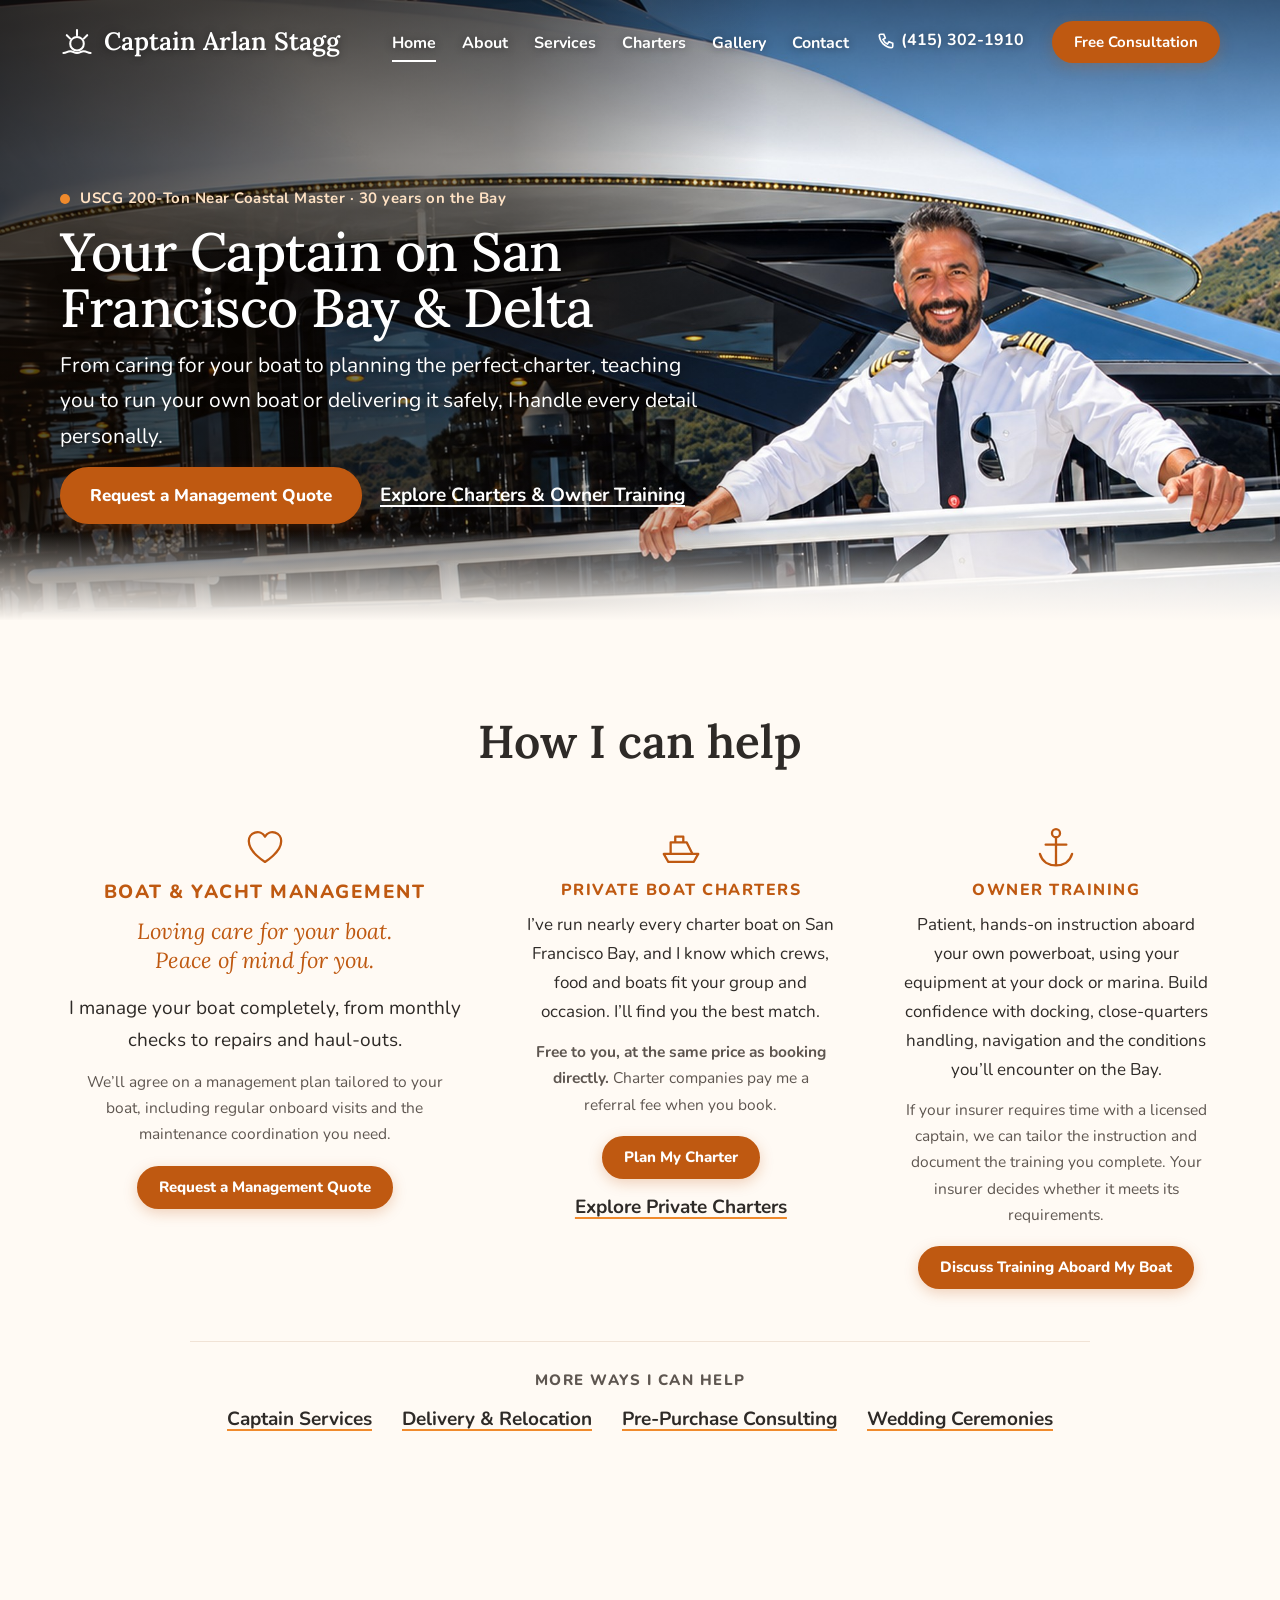
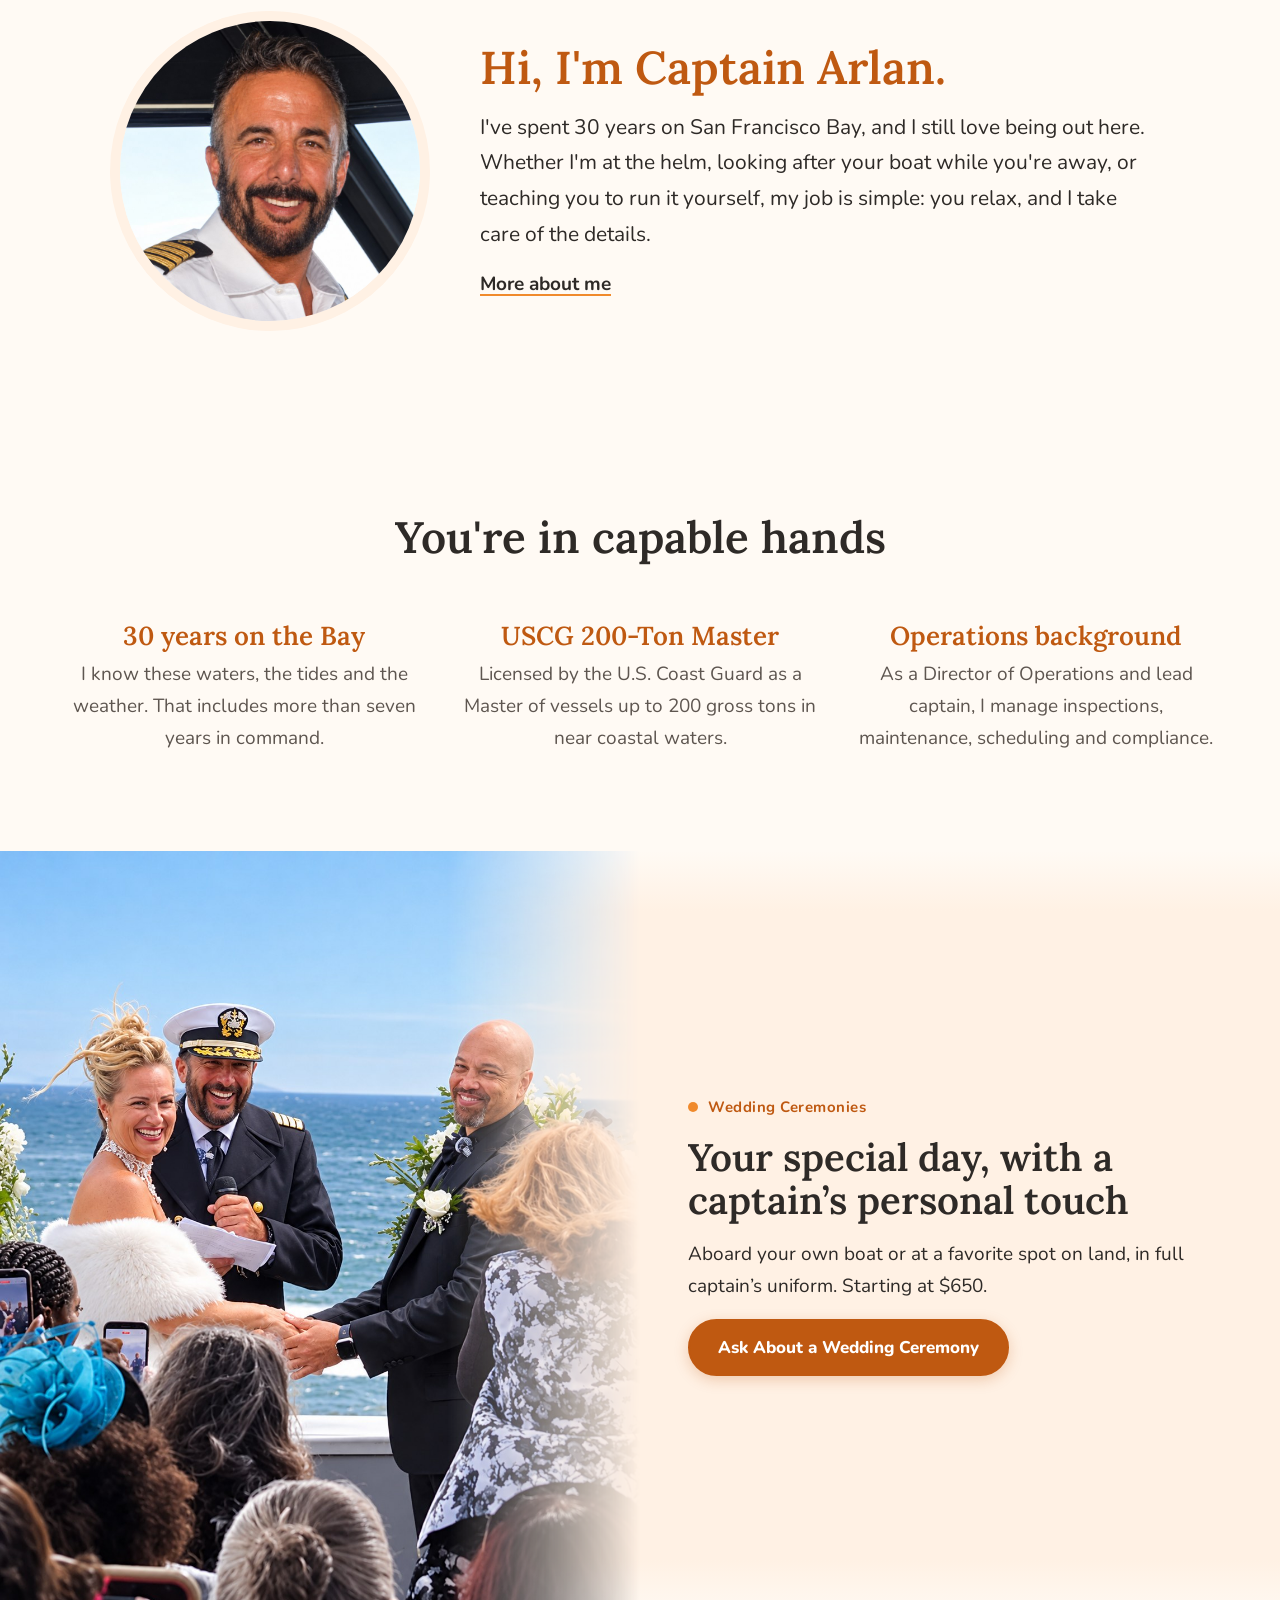
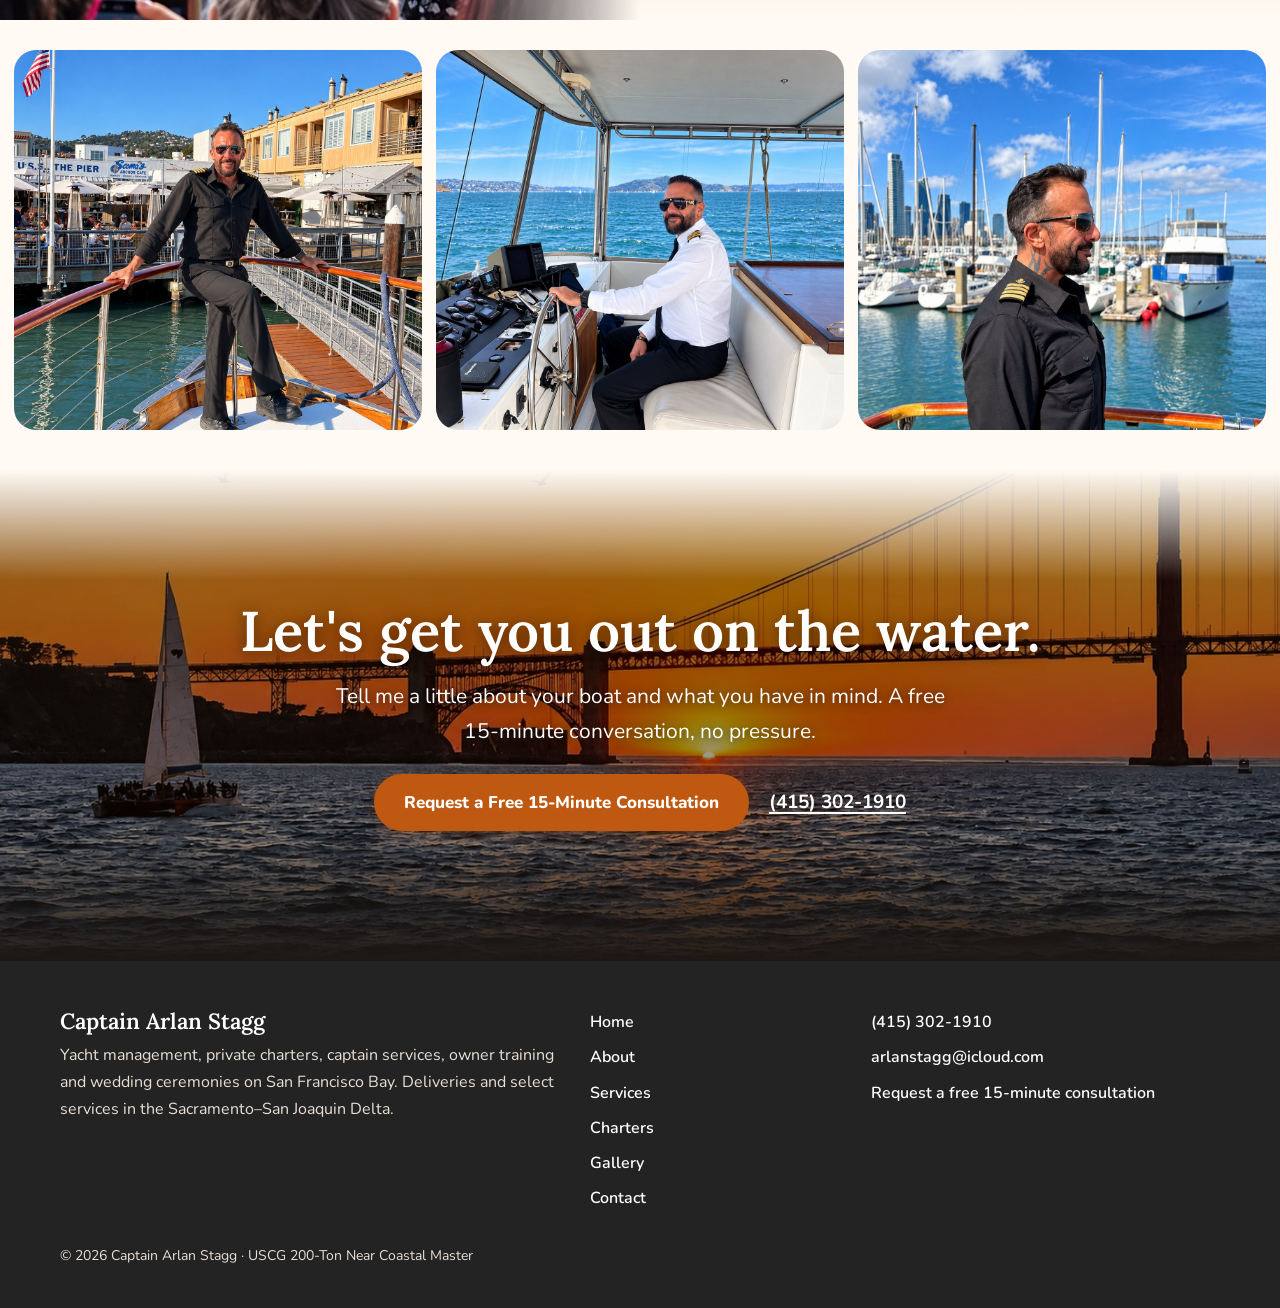
==== index.html @ fe9d319f "Use new Golden Gate sunset everywhere Co-Authored-By: Claude Opus 5.5 <noreply@anthropic.com> Claude" ====
<!doctype html>
<html lang="en">
<head>
<meta charset="utf-8">
<meta name="viewport" content="width=device-width,initial-scale=1,viewport-fit=cover">
<title>Boat &amp; Yacht Management San Francisco Bay | Captain Arlan Stagg</title>
<meta name="description" content="Monthly yacht management on San Francisco Bay with Captain Arlan Stagg. Boat care, maintenance coordination, private charter matching and owner training.">
<link rel="stylesheet" href="https://fonts.googleapis.com/css2?family=Lora:ital,wght@0,500;0,600;1,500&amp;family=Nunito:wght@400;600;700;800&amp;display=swap">
<link rel="stylesheet" href="style.css?v=20261017b">
<link rel="icon" href="favicon.svg" type="image/svg+xml">
<meta property="og:title" content="Boat &amp; Yacht Management San Francisco Bay | Captain Arlan Stagg">
<meta property="og:description" content="Monthly yacht management on San Francisco Bay with Captain Arlan Stagg. Boat care, maintenance coordination, private charter matching and owner training.">
<meta property="og:image" content="https://www.captainarlan.com/img/hero-captain.jpg">
<meta property="og:url" content="https://www.captainarlan.com/">
<link rel="canonical" href="https://www.captainarlan.com/">
</head>
<body data-page="home">
<a class="skip" href="#main">Skip to content</a>
<header id="site-head"></header>
<main id="main">

<section class="hero" aria-label="Introduction">
  <div class="slides">
    <div class="slide on">
      <img class="slide-bg hero-photo" src="img/hero-captain.jpg" alt="Captain Arlan Stagg smiling at the rail of a yacht on San Francisco Bay">
      <div class="slide-text wrap">
        <span class="eyebrow">USCG 200-Ton Near Coastal Master · 30 years on the Bay</span>
        <h1>Your Captain on San Francisco Bay &amp; Delta</h1>
        <p>From caring for your boat to planning the perfect charter, teaching you to run your own boat or delivering it safely, I handle every detail personally.</p>
        <div class="slide-ctas"><a class="btn" href="contact.html?service=management#consult">Request a Management Quote</a><a class="tlink light" href="#help">Explore Charters &amp; Owner Training</a></div>
      </div>
    </div>
  </div>
</section>

<section class="sun-band" id="help" aria-labelledby="help-h">
  <div class="wrap">
    <h2 id="help-h">How I can help</h2>
    <div class="svc-grid priority">
      <div class="svc-item lead"><svg viewBox="0 0 40 40" aria-hidden="true"><path d="M20 33S6 24.5 6 15.5A7.5 7.5 0 0 1 20 11a7.5 7.5 0 0 1 14 4.5C34 24.5 20 33 20 33z"/></svg><h3>Boat &amp; Yacht Management</h3><p class="card-tagline">Loving care for your boat.<br>Peace of mind for you.</p><p>I manage your boat completely, from monthly checks to repairs and haul-outs.</p><p class="svc-sub">We’ll agree on a management plan tailored to your boat, including regular onboard visits and the maintenance coordination you need.</p><a class="btn light sm" href="contact.html?service=management#consult">Request a Management Quote</a></div>
      <div class="svc-item"><svg viewBox="0 0 40 40" aria-hidden="true"><path d="M5 26h30l-4 7H9z"/><path d="M11 26V16h14l5 10M15 16v-5h7v5"/></svg><h3>Private Boat Charters</h3><p>I’ve run nearly every charter boat on San Francisco Bay, and I know which crews, food and boats fit your group and occasion. I’ll find you the best match.</p><p class="svc-sub"><strong>Free to you, at the same price as booking directly.</strong> Charter companies pay me a referral fee when you book.</p><a class="btn light sm" href="contact.html?service=charters#consult">Plan My Charter</a><a class="tlink light" href="charters.html">Explore Private Charters</a></div>
      <div class="svc-item"><svg viewBox="0 0 40 40" aria-hidden="true"><circle cx="20" cy="8" r="3.5"/><path d="M20 12v24M11 18h18M6 26c2 7 8 10 14 10s12-3 14-10"/></svg><h3>Owner Training</h3><p>Patient, hands-on instruction aboard your own powerboat, using your equipment at your dock or marina. Build confidence with docking, close-quarters handling, navigation and the conditions you’ll encounter on the Bay.</p><p class="svc-sub">If your insurer requires time with a licensed captain, we can tailor the instruction and document the training you complete. Your insurer decides whether it meets its requirements.</p><a class="btn light sm" href="contact.html?service=training#consult">Discuss Training Aboard My Boat</a></div>
    </div>
    <div class="more-ways">
      <h3>More ways I can help</h3>
      <p><a class="tlink light" href="services.html#captain">Captain Services</a><a class="tlink light" href="services.html#delivery">Delivery &amp; Relocation</a><a class="tlink light" href="services.html#consulting">Pre-Purchase Consulting</a><a class="tlink light" href="services.html#weddings">Wedding Ceremonies</a></p>
    </div>
  </div>
</section>

<section class="section" aria-labelledby="hi">
  <div class="wrap intro">
    <img class="round" src="img/intro-headshot.jpg" alt="Captain Arlan Stagg in uniform at the helm" width="800" height="800" loading="lazy" style="object-position:center 35%">
    <div class="intro-text">
      <h2 id="hi">Hi, I'm Captain Arlan.</h2>
      <p>I've spent 30 years on San Francisco Bay, and I still love being out here. Whether I'm at the helm, looking after your boat while you're away, or teaching you to run it yourself, my job is simple: you relax, and I take care of the details.</p>
      <a class="tlink" href="about.html">More about me</a>
    </div>
  </div>
</section>

<section class="section" aria-labelledby="trust">
  <div class="wrap">
    <h2 id="trust" class="center">You're in capable hands</h2>
    <div class="trust">
      <div><h3>30 years on the Bay</h3><p>I know these waters, the tides and the weather. That includes more than seven years in command.</p></div>
      <div><h3>USCG 200-Ton Master</h3><p>Licensed by the U.S. Coast Guard as a Master of vessels up to 200 gross tons in near coastal waters.</p></div>
      <div><h3>Operations background</h3><p>As a Director of Operations and lead captain, I manage inspections, maintenance, scheduling and compliance.</p></div>
    </div>
  </div>
</section>

<!-- TESTIMONIALS: add genuine client quotes (with permission), then remove "hidden". Never publish this section empty or with invented reviews. -->
<section class="section" aria-labelledby="clients" hidden>
  <div class="wrap"><h2 id="clients" class="center">What clients say</h2></div>
</section>

<section class="wedding-strip compact" aria-labelledby="wed">
  <img src="img/wedding-ceremony.jpg" alt="Captain Arlan sharing a laugh with a couple during their wedding ceremony on the water" loading="lazy">
  <div class="wedding-text">
    <span class="eyebrow">Wedding Ceremonies</span>
    <h2 id="wed">Your special day, with a captain’s personal touch</h2>
    <p>Aboard your own boat or at a favorite spot on land, in full captain’s uniform. Starting at $650.</p>
    <a class="btn" href="contact.html?service=weddings#consult">Ask About a Wedding Ceremony</a>
  </div>
</section>

<section class="photo-row" aria-label="Life on the water">
  <a href="gallery.html"><img src="img/bow-sausalito.jpg" alt="Captain Arlan on the bow at the Sausalito waterfront" loading="lazy"></a>
  <a href="gallery.html"><img src="img/helm-white-shirt.jpg" alt="Captain Arlan at the helm on San Francisco Bay" loading="lazy"></a>
  <a href="gallery.html"><img src="img/marina-captain.jpg" alt="Captain Arlan at a San Francisco marina" loading="lazy"></a>
</section>

<section class="closing-band" aria-labelledby="talk">
  <div class="wrap">
    <h2 id="talk">Let's get you out on the water.</h2>
    <p>Tell me a little about your boat and what you have in mind. A free 15-minute conversation, no pressure.</p>
    <div class="row"><a class="btn" href="contact.html#consult">Request a Free 15-Minute Consultation</a><a class="tlink light" data-phone href="#"><span data-phone-text></span></a></div>
  </div>
</section>

</main>
<footer id="site-foot"></footer>
<script src="app.js?v=20261016c"></script>
</body>
</html>
---- style.css ----
/* Captain Arlan Stagg — "Golden Hour" design. Fonts: Fraunces (headings) + Nunito Sans (body).
   Every text pairing meets WCAG AA (4.5:1). The golden accent #E9A23B is decorative only, never text. */
:root{
  --bg:#FFF9EF;        /* warm cream page */
  --surf:#F7E9CF;      /* honey sand sections */
  --card:#FFFFFF;
  --cta:#9A5A0B;       /* deep amber: buttons, links (white text 5.5:1) */
  --cta-dark:#7A4708;
  --acc:#E9A23B;       /* golden sun: decoration only */
  --text:#3B2A1A;      /* espresso */
  --muted:#6E5A45;     /* warm taupe */
  --line:#EAD9BD;
  --shadow:0 10px 30px rgba(59,42,26,.10);
  --serif:'Fraunces',Georgia,'Times New Roman',serif;
  --sans:'Nunito Sans','Helvetica Neue',Arial,sans-serif;
  --wrap:1200px;
  color-scheme:light;
}
*{box-sizing:border-box}
html{scroll-behavior:smooth;-webkit-text-size-adjust:100%}
body{margin:0;background:var(--bg);color:var(--text);font:400 18px/1.65 var(--sans)}
img{max-width:100%;display:block}
a{color:var(--cta);text-underline-offset:4px}
a:hover{color:var(--cta-dark)}
h1,h2,h3,h4{font-family:var(--serif);font-weight:500;line-height:1.12;margin:0;color:var(--text);text-wrap:balance}
p{margin:0}
:focus-visible{outline:3px solid var(--cta);outline-offset:3px;border-radius:4px}
.skip{position:absolute;left:-999px;top:8px;background:var(--text);color:#fff;padding:10px 16px;border-radius:8px;z-index:200}
.skip:focus{left:12px}
.wrap{max-width:var(--wrap);margin:0 auto;padding-left:max(20px,env(safe-area-inset-left,0px));padding-right:max(20px,env(safe-area-inset-right,0px))}
.eyebrow{display:flex;align-items:center;gap:10px;font-weight:700;font-size:15px;color:var(--muted)}
.eyebrow::before{content:"";width:10px;height:10px;border-radius:50%;background:var(--acc);flex:none}
.sr{position:absolute;width:1px;height:1px;overflow:hidden;clip:rect(0 0 0 0);white-space:nowrap}

/* Buttons */
.btn{display:inline-flex;align-items:center;justify-content:center;gap:8px;background:var(--cta);color:#fff;text-decoration:none;font-weight:700;font-size:17px;line-height:1.25;padding:16px 28px;border-radius:999px;border:2px solid var(--cta);cursor:pointer;text-align:center;transition:background .2s,border-color .2s}
.btn:hover{background:var(--cta-dark);border-color:var(--cta-dark);color:#fff}
.btn.ghost{background:transparent;color:var(--text);border-color:var(--text)}
.btn.ghost:hover{background:var(--text);color:#fff}
.btn.sm{font-size:15px;padding:10px 20px}
.tlink{font-weight:700;color:var(--text);text-decoration:underline;text-decoration-color:var(--acc);text-decoration-thickness:2px}
.tlink:hover{color:var(--cta)}

/* Header */
.site-head{position:sticky;top:0;z-index:50;background:rgba(255,249,239,.97);border-bottom:1px solid transparent;transition:border-color .2s,box-shadow .2s}
.site-head.scrolled{border-color:var(--line);box-shadow:0 4px 18px rgba(59,42,26,.06)}
.head-in{display:flex;align-items:center;justify-content:space-between;gap:20px;min-height:84px}
.brand{display:flex;align-items:center;gap:10px;text-decoration:none;color:var(--text)}
.brand svg{width:34px;height:34px;flex:none}
.brand span{font-family:var(--serif);font-weight:600;font-size:25px;line-height:1.1;white-space:nowrap}
.main-nav{display:flex;align-items:center;gap:28px}
.main-nav ul{list-style:none;margin:0;padding:0;display:flex;gap:26px}
.main-nav a{color:var(--text);text-decoration:none;font-weight:700;font-size:16px;padding:6px 0;border-bottom:2px solid transparent}
.main-nav a:hover{color:var(--cta)}
.main-nav a[aria-current="page"]{color:var(--cta);border-color:var(--acc)}
.head-phone{display:flex;align-items:center;gap:6px;font-weight:700;color:var(--text);text-decoration:none;white-space:nowrap}
.menu-btn{display:none;width:46px;height:46px;border-radius:999px;border:0;background:var(--surf);cursor:pointer;align-items:center;justify-content:center;flex-direction:column;gap:4px;padding:0}
.menu-btn span{display:block;width:18px;height:2px;background:var(--text)}
.mobile-nav{display:none;border-top:1px solid var(--line);padding:8px 0 18px}
.mobile-nav.open{display:block}
.mobile-nav ul{list-style:none;margin:0;padding:0}
.mobile-nav a{display:block;padding:14px 4px;font-weight:700;color:var(--text);text-decoration:none;border-bottom:1px solid var(--line)}
.mobile-nav a[aria-current="page"]{color:var(--cta)}
.mobile-nav .btn{margin-top:16px;width:100%}

/* Photo frames (until real photos arrive) */
.ph{background:repeating-linear-gradient(135deg,#F1DEBC 0 22px,#F5E6CA 22px 44px);border:2px dashed #D4B98C;border-radius:24px;display:flex;flex-direction:column;align-items:center;justify-content:center;gap:6px;text-align:center;color:var(--muted);padding:24px;font-size:15px}
.ph strong{font-size:13px;letter-spacing:2px;text-transform:uppercase;color:var(--muted)}
.ph img{width:100%;height:100%;object-fit:cover;display:block}
.ph.has-img{padding:0;border:0;background:var(--surf);overflow:hidden}

/* Hero slider */
.hero{padding:24px 0 88px}
.slides{position:relative}
.slide{display:none;grid-template-columns:repeat(12,minmax(0,1fr));gap:24px;align-items:center}
.slide.on{display:grid;animation:fade .6s ease}
@keyframes fade{from{opacity:.25}to{opacity:1}}
.slide-text{grid-column:span 6;display:flex;flex-direction:column;gap:24px}
.slide-text h1,.slide-text .h1{font-family:var(--serif);font-weight:500;font-size:clamp(38px,4.8vw,66px);line-height:1.04;letter-spacing:-.5px}
.slide-text p{font-size:20px;color:#4A3826;max-width:540px}
.slide-ctas{display:flex;gap:18px;align-items:center;flex-wrap:wrap}
.slide-photo{grid-column:span 6;position:relative}
.slide-photo .ph{height:min(580px,62vw);min-height:300px}
.badge{position:absolute;left:-22px;bottom:34px;background:var(--card);border-radius:18px;padding:14px 18px;box-shadow:var(--shadow);display:flex;align-items:center;gap:12px;font-weight:700;font-size:15px;line-height:1.3}
.badge small{display:block;font-weight:400;color:var(--muted);font-size:14px}
.slider-ctrl{display:flex;align-items:center;gap:14px;margin-top:26px}
.dots{display:flex;gap:8px}
.dots button{width:12px;height:8px;border-radius:4px;border:0;background:#D9C29C;padding:0;cursor:pointer;transition:width .2s}
.dots button[aria-current="true"]{width:30px;background:var(--cta)}
.arrow{width:44px;height:44px;border-radius:50%;border:2px solid var(--line);background:var(--card);color:var(--text);font-size:20px;cursor:pointer;display:flex;align-items:center;justify-content:center}
.arrow:hover{border-color:var(--cta)}
.pause{background:none;border:0;color:var(--muted);font:700 14px var(--sans);cursor:pointer;text-decoration:underline;padding:8px}

/* Sections */
.section{padding:96px 0}
.sand{background:var(--surf)}
.sec-head{display:flex;justify-content:space-between;align-items:flex-end;gap:24px;margin-bottom:40px;flex-wrap:wrap}
.sec-head h2{font-size:clamp(32px,3.6vw,46px)}
.intro-grid{display:grid;grid-template-columns:repeat(12,minmax(0,1fr));gap:24px;align-items:center}
.intro-grid .ph{grid-column:span 4;height:440px}
.intro-text{grid-column:6 / span 7;display:flex;flex-direction:column;gap:18px}
.intro-text h2{font-size:clamp(36px,4vw,52px)}
.intro-text p{font-size:20px}
.sign{font-family:var(--serif);font-style:italic;font-size:26px;color:var(--muted)}

/* Service cards */
.cards{display:grid;grid-template-columns:repeat(3,minmax(0,1fr));gap:22px}
.card{background:var(--card);border-radius:22px;padding:30px;display:flex;flex-direction:column;gap:12px;box-shadow:0 2px 0 var(--line);text-decoration:none;color:var(--text);transition:transform .2s,box-shadow .2s}
a.card:hover{transform:translateY(-3px);box-shadow:var(--shadow);color:var(--text)}
.card svg{width:34px;height:34px}
.card h3{font-size:24px;font-weight:600}
.card p{color:var(--muted);font-size:17px}
.card .more{margin-top:auto;font-weight:700;color:var(--cta);font-size:15px}
.feature{margin-top:22px;background:var(--card);border-radius:22px;overflow:hidden;display:grid;grid-template-columns:4fr 8fr;box-shadow:0 2px 0 var(--line)}
.feature .ph{border-radius:0;border-width:0 2px 0 0;min-height:220px}
.feature-text{padding:28px 36px;display:flex;flex-direction:column;gap:10px;justify-content:center;align-items:flex-start}
.kicker{font-weight:800;font-size:14px;letter-spacing:2px;color:var(--cta);text-transform:uppercase}
.feature-text h3{font-size:24px;font-weight:600}
.feature-text p{color:#4A3826}
.price{font-family:var(--serif);font-weight:600;font-size:24px}
.price-row{display:flex;align-items:center;gap:22px;flex-wrap:wrap;margin-top:6px}

/* Trust */
.trust{display:grid;grid-template-columns:repeat(3,minmax(0,1fr));gap:28px}
.trust div{border-top:3px solid var(--acc);padding-top:22px;display:flex;flex-direction:column;gap:8px}
.trust h3{font-size:26px;font-weight:600}
.trust p{color:var(--muted)}

/* Photo highlights */
.highlights{display:grid;grid-template-columns:repeat(3,minmax(0,1fr));gap:22px}
.highlights .ph{height:300px}
.highlights figure{margin:0;display:flex;flex-direction:column;gap:10px}
.highlights figcaption{font-size:15px;color:var(--muted)}

/* Closing CTA */
.closing{background:var(--surf);border-radius:32px;padding:72px 40px;display:flex;flex-direction:column;align-items:center;text-align:center;gap:18px}
.closing h2{font-size:clamp(34px,4vw,52px)}
.closing p{font-size:20px;max-width:640px}
.closing .row{display:flex;gap:18px;align-items:center;justify-content:center;flex-wrap:wrap;margin-top:8px}

/* Page heads */
.page-head{padding:56px 0 40px}
.page-head h1{font-size:clamp(40px,5vw,64px);margin-top:14px}
.page-head p{font-size:20px;max-width:720px;margin-top:18px;color:#4A3826}

/* Services page */
.jump{display:flex;flex-wrap:wrap;gap:10px;margin-top:28px}
.jump a{background:var(--card);border:1px solid var(--line);border-radius:999px;padding:9px 16px;font-weight:700;font-size:15px;color:var(--text);text-decoration:none}
.jump a:hover{border-color:var(--cta);color:var(--cta)}
.acc{display:flex;flex-direction:column;gap:16px}
.acc-item{background:var(--card);border-radius:22px;box-shadow:0 2px 0 var(--line);scroll-margin-top:110px}
.acc-item h2{margin:0;font-size:inherit}
.acc-btn{all:unset;box-sizing:border-box;width:100%;display:flex;align-items:center;gap:16px;padding:24px 28px;cursor:pointer;border-radius:22px}
.acc-btn:focus-visible{outline:3px solid var(--cta);outline-offset:2px}
.acc-btn svg.ic{width:32px;height:32px;flex:none}
.acc-btn .t{flex:1;font-family:var(--serif);font-size:26px;font-weight:600;line-height:1.2}
.acc-btn .chev{width:36px;height:36px;border-radius:50%;background:var(--surf);display:flex;align-items:center;justify-content:center;flex:none;transition:transform .2s}
.acc-btn[aria-expanded="true"] .chev{transform:rotate(180deg)}
.acc-panel{padding:0 28px 30px 76px;display:flex;flex-direction:column;gap:14px}
.acc-panel[hidden]{display:none}
.acc-panel .lead{font-weight:700}
.acc-panel ul{margin:4px 0 0;padding-left:1.2em;columns:2;column-gap:40px}
.acc-panel li{margin-bottom:6px;break-inside:avoid}
.acc-panel .note{color:var(--muted);font-size:16px}
.wed{display:grid;grid-template-columns:2fr 3fr;gap:28px;align-items:start}
.wed .ph{height:320px}

/* About */
.about-grid{display:grid;grid-template-columns:repeat(12,minmax(0,1fr));gap:24px;align-items:start}
.about-grid .ph{grid-column:span 5;height:560px;position:sticky;top:110px}
.about-text{grid-column:7 / span 6;display:flex;flex-direction:column;gap:20px}
.about-text h1{font-size:clamp(40px,5vw,60px)}
.about-text p{font-size:19px}
.creds{background:var(--surf);border-radius:22px;padding:26px 28px;display:flex;flex-direction:column;gap:12px}
.creds h2{font-size:24px;font-weight:600}
.creds ul{list-style:none;margin:0;padding:0;display:flex;flex-direction:column;gap:10px}
.creds li{display:flex;gap:12px;align-items:flex-start}
.creds li::before{content:"";width:10px;height:10px;border-radius:50%;background:var(--acc);flex:none;margin-top:9px}

/* Gallery */
.gallery{display:grid;grid-template-columns:repeat(3,minmax(0,1fr));gap:18px}
.gallery button{all:unset;cursor:zoom-in;border-radius:20px;display:block}
.gallery button:focus-visible{outline:3px solid var(--cta);outline-offset:3px}
.gallery .ph{aspect-ratio:4/3;width:100%;border-radius:20px}
.gallery figure{margin:0;display:flex;flex-direction:column;gap:8px}
.gallery figcaption{font-size:15px;color:var(--muted)}
.lightbox{position:fixed;inset:0;z-index:300;background:rgba(43,30,18,.92);display:flex;align-items:center;justify-content:center;padding:max(16px,env(safe-area-inset-top,0px)) 16px}
.lightbox[hidden]{display:none}
.lb-frame{width:min(1000px,100%);display:flex;flex-direction:column;gap:12px}
.lb-frame .ph{aspect-ratio:4/3;width:100%;max-height:78vh;background:#F5E6CA}
.lb-frame .ph.has-img{background:transparent}
.lb-frame .ph.has-img img{object-fit:contain}
.lb-cap{color:#FFF9EF;text-align:center}
.lb-btn{position:absolute;width:48px;height:48px;border-radius:50%;border:0;background:rgba(255,249,239,.92);color:var(--text);font-size:22px;cursor:pointer}
.lb-close{top:max(16px,env(safe-area-inset-top,0px));right:16px}
.lb-prev{left:16px;top:50%}.lb-next{right:16px;top:50%}

/* Contact */
.contact-grid{display:grid;grid-template-columns:5fr 7fr;gap:56px;align-items:start}
.contact-side{display:flex;flex-direction:column;gap:18px}
.contact-side h2{font-size:clamp(30px,3.2vw,40px)}
.methods{display:flex;flex-direction:column;gap:12px}
.methods a{display:flex;align-items:center;gap:12px;font-weight:700;color:var(--text);text-decoration:none;background:var(--card);border-radius:16px;padding:14px 18px;box-shadow:0 2px 0 var(--line)}
.methods a:hover{color:var(--cta)}
.form{background:var(--card);border-radius:26px;padding:36px;box-shadow:0 2px 0 var(--line);display:flex;flex-direction:column;gap:16px}
.form h2{font-size:28px}
.row2{display:grid;grid-template-columns:1fr 1fr;gap:16px}
.field{display:flex;flex-direction:column;gap:6px}
.field label{font-weight:700;font-size:15px}
.field .opt{font-weight:400;color:var(--muted)}
.field input,.field select,.field textarea{font:400 17px var(--sans);color:var(--text);background:var(--bg);border:2px solid var(--line);border-radius:14px;padding:13px 14px;width:100%}
.field input:focus,.field select:focus,.field textarea:focus{outline:none;border-color:var(--cta)}
.field textarea{min-height:140px;resize:vertical}
.field [aria-invalid="true"]{border-color:#A3342A}
.err{color:#A3342A;font-size:14px;font-weight:700}
.hp{position:absolute;left:-5000px;width:1px;height:1px;overflow:hidden}
.check-row{display:flex;align-items:center;gap:12px;flex-wrap:wrap}
.check-row input{width:90px}
.status{border-radius:14px;padding:14px 16px;font-weight:700}
.status.info{background:#FBF0DC;color:#5C3A0C;border:1px solid #E7CFA3}
.status.ok{background:#E8F3EA;color:#1E5A2D;border:1px solid #BFDCC6}
.status.bad{background:#FBE9E7;color:#8A2A20;border:1px solid #F0C3BD}
.form .btn{align-self:flex-start}

/* Footer */
.site-foot{margin-top:96px;border-top:1px solid var(--line);padding:48px 0 calc(40px + env(safe-area-inset-bottom,0px));font-size:16px;color:var(--muted)}
.foot-grid{display:grid;grid-template-columns:2fr 1fr 1.4fr;gap:32px}
.foot-grid h2{font-size:22px;font-weight:600;color:var(--text)}
.foot-grid ul{list-style:none;margin:0;padding:0;display:flex;flex-direction:column;gap:8px}
.foot-grid a{color:var(--text);text-decoration:none;font-weight:600}
.foot-grid a:hover{color:var(--cta)}
.foot-small{margin-top:32px;font-size:14px}

/* Mobile bottom bar */
.mbar{display:none}

@media (max-width:1060px){
  .main-nav{display:none}
  .menu-btn{display:flex}
}
@media (max-width:900px){
  body{font-size:17px}
  .hero{padding:8px 0 64px}
  .slide{gap:20px}
  .slide-text,.slide-photo{grid-column:1 / -1}
  .slide-photo{order:-1}
  .slide-photo .ph{height:340px;min-height:0}
  .badge{position:static;margin-top:12px;padding:10px 14px;font-size:14px;box-shadow:0 2px 0 var(--line)}
  .section{padding:64px 0}
  .intro-grid .ph,.intro-text{grid-column:1 / -1}
  .intro-grid .ph{height:320px}
  .cards{grid-template-columns:repeat(2,minmax(0,1fr))}
  .feature{grid-template-columns:1fr}
  .feature .ph{border-width:0 0 2px 0;min-height:200px}
  .feature-text{padding:22px 22px}
  .trust,.highlights{grid-template-columns:1fr}
  .highlights .ph{height:240px}
  .about-grid .ph{grid-column:1 / -1;height:380px;position:static}
  .about-text{grid-column:1 / -1}
  .gallery{grid-template-columns:repeat(2,minmax(0,1fr))}
  .contact-grid{grid-template-columns:1fr;gap:32px}
  .foot-grid{grid-template-columns:1fr}
  .acc-panel{padding:0 22px 26px}
  .acc-panel ul{columns:1}
  .wed{grid-template-columns:1fr}
  .wed .ph{height:240px}
  .mbar{display:grid;grid-template-columns:repeat(auto-fit,minmax(0,1fr));gap:10px;position:fixed;left:0;right:0;bottom:0;z-index:60;background:rgba(255,249,239,.98);border-top:1px solid var(--line);box-shadow:0 -6px 18px rgba(59,42,26,.08);padding:10px max(16px,env(safe-area-inset-left,0px)) calc(10px + env(safe-area-inset-bottom,0px)) max(16px,env(safe-area-inset-right,0px))}
  .mbar .btn{padding:13px 12px;font-size:16px}
  .site-foot{padding-bottom:calc(110px + env(safe-area-inset-bottom,0px))}
}
@media (max-width:600px){
  .brand span{font-size:20px}
  .brand svg{width:28px;height:28px}
  .head-in{min-height:68px}
  .cards{grid-template-columns:1fr}
  .row2{grid-template-columns:1fr}
  .form{padding:24px}
  .closing{padding:44px 22px;border-radius:24px}
  .acc-btn{padding:20px}
  .acc-btn .t{font-size:21px}
  .slide-ctas .btn{width:100%}
}
@media (prefers-reduced-motion:reduce){
  *{animation:none!important;transition:none!important;scroll-behavior:auto!important}
}

/* ===== WARM OPEN THEME (Oct 2026): photo-first, sunset orange, no boxes ===== */
:root{
  --bg:#FFFFFF; --surf:#FFF5EC; --card:#FFFFFF;
  --cta:#BF5911; --cta-dark:#A04A0D; --acc:#F08A2C; --sunband:#BF5911;
  --text:#2E2A27; --muted:#5E5650; --line:#F1E3D6;
  --serif:'Lora',Georgia,'Times New Roman',serif;
  --sans:'Nunito','Helvetica Neue',Arial,sans-serif;
}
body{font-family:var(--sans);font-size:19px;line-height:1.7}
h1,h2,h3,h4{font-family:var(--serif);font-weight:600}
.center{text-align:center}
.btn{border-radius:999px;font-weight:800;box-shadow:0 4px 14px rgba(191,89,17,.25)}
.btn.light{background:#fff;color:var(--cta);border-color:#fff;box-shadow:none}
.btn.light:hover{background:var(--surf);color:var(--cta-dark)}
.tlink{text-decoration-color:var(--acc)}
.tlink.light{color:#fff;text-decoration-color:#fff}
.eyebrow{font-weight:700;letter-spacing:.5px}

/* Header: floats over the photo on the homepage */
.site-head{background:rgba(255,255,255,.97)}
body[data-page="home"] .site-head{position:fixed;left:0;right:0;top:0}
body[data-page="home"] .site-head:not(.scrolled):not(:has(.mobile-nav.open)){background:transparent;border-color:transparent;box-shadow:none}
body[data-page="home"] .site-head:not(.scrolled):not(:has(.mobile-nav.open)) .brand,
body[data-page="home"] .site-head:not(.scrolled):not(:has(.mobile-nav.open)) .main-nav a:not(.btn),
body[data-page="home"] .site-head:not(.scrolled):not(:has(.mobile-nav.open)) .head-phone{color:#fff;text-shadow:0 1px 8px rgba(0,0,0,.45)}
body[data-page="home"] .site-head:not(.scrolled) .main-nav a[aria-current="page"]{border-color:#fff}
body[data-page="home"] .site-head:not(.scrolled):not(:has(.mobile-nav.open)) .brand svg *,
body[data-page="home"] .site-head:not(.scrolled):not(:has(.mobile-nav.open)) .head-phone svg *{stroke:#fff}
.brand span{font-family:var(--serif)}

/* Full-bleed hero slider */
.hero{padding:0}
.hero .slides{position:relative;max-width:none}
.slide,.slide.on{display:none;position:relative;height:clamp(560px,82vh,780px);overflow:hidden;animation:fade .7s ease}
.slide.on{display:block}
.slide-bg{position:absolute;inset:0;width:100%;height:100%;object-fit:cover}
.slide::after{content:"";position:absolute;inset:0;background:linear-gradient(180deg,rgba(0,0,0,.45) 0%,rgba(0,0,0,0) 26%,rgba(0,0,0,.05) 45%,rgba(22,10,2,.78) 100%)}
.slide-text{position:absolute;left:0;right:0;bottom:96px;z-index:1;color:#fff;display:flex;flex-direction:column;gap:16px}
.slide-text h1,.slide-text .h1{color:#fff;max-width:820px;font-size:clamp(36px,5vw,62px);text-shadow:0 2px 18px rgba(0,0,0,.45)}
.slide-text p{color:#fff!important;font-size:21px;max-width:640px;text-shadow:0 1px 10px rgba(0,0,0,.55)}
.slide-text .eyebrow{color:#FFE2C4}.slide-text .eyebrow::before{background:var(--acc)}
.slider-ctrl{position:absolute;left:0;right:0;bottom:26px;z-index:2;margin:0 auto}
.arrow{background:rgba(255,255,255,.9);border-color:transparent}
.dots button{background:rgba(255,255,255,.6)}.dots button[aria-current="true"]{background:#fff}
.pause{color:#fff}

/* Intro with round photo */
.intro{display:flex;align-items:center;gap:60px;max-width:1080px}
.round{width:300px;height:300px;border-radius:50%;object-fit:cover;object-position:center 22%;flex:none;box-shadow:0 0 0 10px var(--surf)}
.intro-text{display:flex;flex-direction:column;gap:16px}
.intro-text h2{color:var(--cta);font-size:clamp(34px,4vw,46px)}
.intro-text p{font-size:21px}

/* Sunset services band */
.sun-band{background:var(--sunband);color:#fff;padding:90px 0;text-align:center}
.sun-band h2{color:#fff;font-size:clamp(34px,4vw,46px);margin-bottom:48px}
.svc-grid{display:grid;grid-template-columns:repeat(4,minmax(0,1fr));gap:44px 40px;margin-bottom:52px}
.svc-item{color:#fff;text-decoration:none;display:flex;flex-direction:column;align-items:center;gap:8px;padding:8px;border-radius:18px;transition:background .2s}
.svc-item:hover{background:rgba(255,255,255,.1);color:#fff}
.svc-item svg{width:46px;height:46px;stroke:#fff;fill:none;stroke-width:2;stroke-linecap:round;stroke-linejoin:round}
.svc-item h3{font-family:var(--sans);font-weight:800;font-size:16px;letter-spacing:1.5px;text-transform:uppercase;color:#fff}
.svc-item p{font-size:17px;color:#fff}

/* Trust, centered and open */
.trust{text-align:center;margin-top:40px}
.trust div{border-top:0;align-items:center}
.trust h3{color:var(--cta)}

/* Wedding strip: photo bleeding to the edge */
.wedding-strip{display:grid;grid-template-columns:1fr 1fr;background:var(--surf);min-height:440px}
.wedding-strip img{width:100%;height:100%;object-fit:cover;object-position:35% center;display:block}
.wedding-text{padding:60px 7vw 60px 56px;display:flex;flex-direction:column;justify-content:center;align-items:flex-start;gap:16px}
.wedding-text h2{font-size:clamp(30px,3vw,40px)}
.wedding-text .eyebrow{color:var(--cta)}

/* Edge-to-edge photo row */
.photo-row{display:grid;grid-template-columns:repeat(3,1fr)}
.photo-row img{width:100%;height:380px;object-fit:cover;object-position:center 30%;display:block;transition:opacity .2s}
.photo-row a:hover img{opacity:.88}

/* Closing over a sunset photo */
.closing-band{position:relative;padding:130px 0;text-align:center;color:#fff;background:url(img/sunset-golden-gate.jpg) center/cover}
.closing-band::before{content:"";position:absolute;inset:0;background:rgba(20,8,0,.42)}
.closing-band .wrap{position:relative;display:flex;flex-direction:column;align-items:center;gap:16px}
.closing-band h2{color:#fff;font-size:clamp(36px,4.5vw,56px);text-shadow:0 2px 16px rgba(0,0,0,.5)}
.closing-band p{font-size:21px;max-width:620px;text-shadow:0 1px 10px rgba(0,0,0,.6)}
.closing-band .row{display:flex;gap:20px;align-items:center;flex-wrap:wrap;justify-content:center;margin-top:8px}

/* Soften the other pages */
.closing{background:var(--surf);border-radius:28px}
.page-head{background:var(--surf);padding:64px 0 52px;margin-bottom:48px}
.page-head h1{color:var(--text)}
.acc-item,.form,.methods a,.creds{box-shadow:none;border:1px solid var(--line)}
.acc-btn .t{font-family:var(--serif)}
.acc-btn .chev{background:var(--surf);color:var(--cta)}
.creds{background:var(--surf)}
.about-grid .ph{border-radius:200px 200px 24px 24px}
.ph.has-img{border-radius:22px}
.gallery .ph{border-radius:16px}
.site-foot{background:#222222;color:#E9DFD6;border-top:0;margin-top:0}
.site-foot h2,.foot-grid a{color:#fff}
.foot-grid a:hover{color:#FFC48A}

@media (max-width:1060px){ .svc-grid{grid-template-columns:repeat(2,minmax(0,1fr))} }
@media (max-width:900px){
  .slide,.slide.on{height:clamp(520px,86vh,700px)}
  .slide-photo{order:0}
  .slide-text{bottom:84px}
  .intro{flex-direction:column;text-align:center;gap:32px}
  .intro-text{align-items:center}
  .round{width:240px;height:240px}
  .wedding-strip{grid-template-columns:1fr}
  .wedding-strip img{height:300px}
  .wedding-text{padding:40px 24px}
  .photo-row{grid-template-columns:1fr 1fr}
  .photo-row a:last-child{display:none}
  .photo-row img{height:240px}
  .sun-band{padding:64px 0}
  .closing-band{padding:90px 0}
  .site-foot{padding-bottom:calc(110px + env(safe-area-inset-bottom,0px))}
}
@media (max-width:600px){
  .svc-grid{grid-template-columns:1fr;gap:30px}
  .slide-text p{font-size:18px}
  .slide-ctas .tlink{display:none}
}
.section h2.center{font-size:clamp(32px,3.6vw,44px)}
@media (max-width:700px){
  .slide,.slide.on{height:auto;background:#222222}
  .slide-bg{position:relative;height:360px;display:block}
  .slide::after{bottom:auto;height:360px;background:linear-gradient(180deg,rgba(0,0,0,.45) 0%,rgba(0,0,0,0) 35%)}
  .slide-text{position:relative;bottom:auto;padding-top:28px;padding-bottom:96px}
  .slider-ctrl{bottom:24px}
}
.main-nav a.btn,.main-nav a.btn:hover{color:#fff!important;text-shadow:none!important;border-bottom:2px solid transparent}
.about-grid .ph.has-img{border-radius:180px 180px 24px 24px}

/* ===== SOFT BLENDS: no hard edges between sections ===== */
:root{--bg:#FFFAF4;--surf:#FFF1E4}
body{background:var(--bg)}
.site-head{background:rgba(255,250,244,.97)}
/* hero photo fades softly into the page */
.hero{position:relative}
.hero::after{content:"";position:absolute;left:0;right:0;bottom:-1px;height:90px;background:linear-gradient(180deg,rgba(255,250,244,0),var(--bg));pointer-events:none;z-index:1}
.slide-text{bottom:150px}
.slider-ctrl{bottom:96px}
/* sunset band glows in and out instead of starting with a hard line */
.sun-band{background:linear-gradient(180deg,var(--bg) 0,#F2A766 70px,#D46A1C 160px,#BF5911 50%,#D46A1C calc(100% - 160px),#F2A766 calc(100% - 70px),var(--bg) 100%);padding:170px 0 180px}
/* trust section on a soft warm wash */
.trust{margin-top:36px}
/* wedding: photo melts into its text side; section fades in and out */
.wedding-strip{background:linear-gradient(180deg,var(--bg) 0,var(--surf) 60px,var(--surf) calc(100% - 60px),var(--bg) 100%)}
.wedding-strip img{-webkit-mask-image:linear-gradient(90deg,#000 70%,transparent);mask-image:linear-gradient(90deg,#000 70%,transparent)}
/* photo row: soft top and bottom, small gaps, rounded */
.photo-row{gap:14px;padding:30px 14px 0}
.photo-row img{border-radius:22px}
/* closing sunset fades in from the page and out into the footer */
.closing-band{margin-top:40px}
.closing-band::after{content:"";position:absolute;left:0;right:0;top:0;height:110px;background:linear-gradient(180deg,var(--bg),rgba(255,250,244,0))}
.closing-band{background:linear-gradient(180deg,rgba(0,0,0,0) 75%,#232323 100%),url(img/sunset-golden-gate.jpg) center/cover}
.site-foot{background:#232323}
/* inner page headers fade instead of a hard block */
.page-head{background:linear-gradient(180deg,var(--surf) 0,var(--surf) 60%,var(--bg) 100%);margin-bottom:24px}
.closing{background:radial-gradient(ellipse at center,#FFE4CC 0,var(--surf) 70%)}
@media (max-width:900px){
  .wedding-strip img{-webkit-mask-image:linear-gradient(180deg,#000 70%,transparent);mask-image:linear-gradient(180deg,#000 70%,transparent)}
  .sun-band{padding:130px 0 140px}
}
@media (max-width:700px){
  .slide,.slide.on{background:linear-gradient(180deg,#232323 0,#232323 75%,#232323 100%)}
  .slide-text{bottom:auto;padding-bottom:150px}
  .slider-ctrl{bottom:80px}
  .hero::after{height:70px;background:linear-gradient(180deg,rgba(35,35,35,0),var(--bg))}
}
.slide-text{bottom:132px}
.slide::after{background:linear-gradient(180deg,rgba(0,0,0,.45) 0%,rgba(0,0,0,0) 22%,rgba(0,0,0,.25) 40%,rgba(15,10,5,.82) 100%)}
@media (max-width:700px){
  .slide::after{height:360px;background:linear-gradient(180deg,rgba(0,0,0,.45) 0%,rgba(0,0,0,0) 30%,rgba(0,0,0,0) 65%,#232323 100%)}
  .slide-text{bottom:auto}
}
.slide-text{bottom:156px}@media (max-width:700px){.slide-text{bottom:auto}}

/* Hide slideshow arrows and pause link (Captain Arlan request) */
.slider-ctrl .arrow,.slider-ctrl .pause{display:none!important}

/* Charter page */
.faq-q{font-size:21px;margin-top:22px}
.faq-a{margin-top:6px;color:#4A3826}

/* Commercial update (Oct 2026): three priority services, then compact links */
.svc-grid.priority{grid-template-columns:1.25fr 1fr 1fr;gap:44px 48px;margin-bottom:44px;align-items:start}
.svc-grid.priority .svc-item{gap:12px;padding:8px}
.svc-grid.priority .svc-item:hover{background:none}
.svc-grid.priority .svc-item p{font-size:17px}
.svc-grid.priority .svc-item.lead h3{font-size:19px}
.svc-grid.priority .svc-item.lead p:not(.svc-sub){font-size:19px}
.svc-sub{font-size:15.5px!important;opacity:.92}
.svc-grid.priority .btn{margin-top:6px}
.more-ways{border-top:1px solid rgba(255,255,255,.35);padding-top:30px;max-width:900px;margin:0 auto}
.more-ways h3{font-family:var(--sans);font-weight:800;font-size:15px;letter-spacing:1.5px;text-transform:uppercase;color:#fff;margin-bottom:14px}
.more-ways p{display:flex;flex-wrap:wrap;justify-content:center;gap:12px 30px;margin:0}
.wedding-strip.compact{min-height:340px}
.wedding-strip.compact .wedding-text{padding:44px 7vw 44px 48px}
@media (max-width:1060px){.svc-grid.priority{grid-template-columns:1fr;max-width:620px;margin-left:auto;margin-right:auto}}
@media (max-width:900px){.wedding-strip.compact img{height:240px}}
.acc-sum{margin:-6px 0 0;padding:0 28px 22px 76px;color:var(--muted);font-size:17px}
.acc-item:has(.acc-btn[aria-expanded="true"]) .acc-sum{padding-bottom:10px}
.acc-panel .sub-h{font-family:var(--sans);font-weight:800;font-size:16px;letter-spacing:1px;text-transform:uppercase;color:var(--cta);margin-top:8px}
.acc-panel .note + ul{margin-top:-6px}
.btn-row{display:flex;flex-wrap:wrap;gap:14px 24px;align-items:center}
@media (max-width:900px){.acc-sum{padding:0 22px 20px}}
.fee-note{margin-top:14px!important;font-weight:700;font-size:17px!important;color:var(--text)}
.field .hint{display:block;font-size:15px;color:var(--muted);margin:-2px 0 6px}

/* Services band on cream: orange as accent only */
.sun-band{background:var(--bg);color:var(--text);padding:96px 0 90px}
.sun-band h2{color:var(--text)}
.sun-band .svc-item,.sun-band .svc-item:hover{color:var(--text)}
.sun-band .svc-item svg{stroke:var(--cta)}
.sun-band .svc-item h3{color:var(--cta)}
.sun-band .svc-item p{color:var(--text)}
.sun-band .svc-sub{color:var(--muted)!important;opacity:1}
.sun-band .btn.light{background:var(--cta);color:#fff;border-color:var(--cta);box-shadow:0 4px 14px rgba(191,89,17,.25)}
.sun-band .btn.light:hover{background:var(--cta-dark);border-color:var(--cta-dark)}
.sun-band .tlink.light{color:var(--text);text-decoration-color:var(--acc)}
.sun-band .tlink.light:hover{color:var(--cta)}
.more-ways{border-top:1px solid var(--line)}
.more-ways h3{color:var(--muted)}
@media (max-width:900px){.sun-band{padding:64px 0 60px}}
.lead-line{font-family:var(--serif);font-size:24px!important;color:var(--cta)!important;margin-top:6px}
.book-note{font-size:16px!important;color:var(--muted)!important;margin-top:4px!important}
.slide-text .tagline{font-family:var(--serif);font-style:italic;font-size:clamp(22px,2.4vw,30px);color:#FFE2C4!important;margin-top:-6px}
.slide-text .tagline{max-width:none!important;line-height:1.3;white-space:normal}
@media (min-width:701px){.slide-text{gap:12px}}
@media (min-width:701px) and (max-height:900px){.slide,.slide.on{height:max(600px,92vh)}.slide-text{bottom:110px}.slide-text h1{font-size:clamp(34px,4.2vw,54px)}}
.svc-grid.priority .card-tagline{font-family:var(--serif);font-style:italic;font-size:22px!important;line-height:1.35;color:var(--cta)!important;margin:2px 0 4px}
.hero-photo{object-position:28% 35%}
@media (max-width:700px){.hero-photo{object-position:72% 35%}}
@media (min-width:701px) and (max-width:1200px){.hero-photo{object-position:52% 35%}}
/* iPads and squarer screens: keep photo behind text, shift so the full upper body shows */
@media (min-width:701px){.slide-text h1{max-width:680px}}


/* iPad-size screens: shorter photo so Captain Arlan fits fully, centered right of the words */
@media (min-width:701px) and (max-width:1200px){
  .slide,.slide.on{height:540px}
  .slide-text{bottom:44px}
  .slide-text h1{max-width:500px;font-size:clamp(34px,4.4vw,48px)}
  .slide-text p{max-width:460px}
  .slide-ctas{max-width:470px}
  .hero-photo{object-position:34% 35%}
  .slide::after{background:linear-gradient(90deg,rgba(15,10,5,.78) 0%,rgba(15,10,5,.5) 42%,rgba(0,0,0,0) 62%),linear-gradient(180deg,rgba(0,0,0,.45) 0%,rgba(0,0,0,0) 28%)}
}
/* Larger screens: shorter photo band so Captain Arlan always fits fully to the right of the words */
@media (min-width:1201px){.slide,.slide.on{height:620px}.slide-text{bottom:96px}.hero-photo{object-position:0% 35%}.slide::after{background:linear-gradient(90deg,rgba(15,10,5,.72) 0%,rgba(15,10,5,.45) 40%,rgba(0,0,0,0) 60%),linear-gradient(180deg,rgba(0,0,0,.45) 0%,rgba(0,0,0,0) 26%)}}
.wedding-strip img[src*="wedding-ceremony"]{object-position:center 22%}
.photo-row img[src*="bow-sausalito"]{object-position:center 25%}
.closing-band{background-position:center 55%!important}
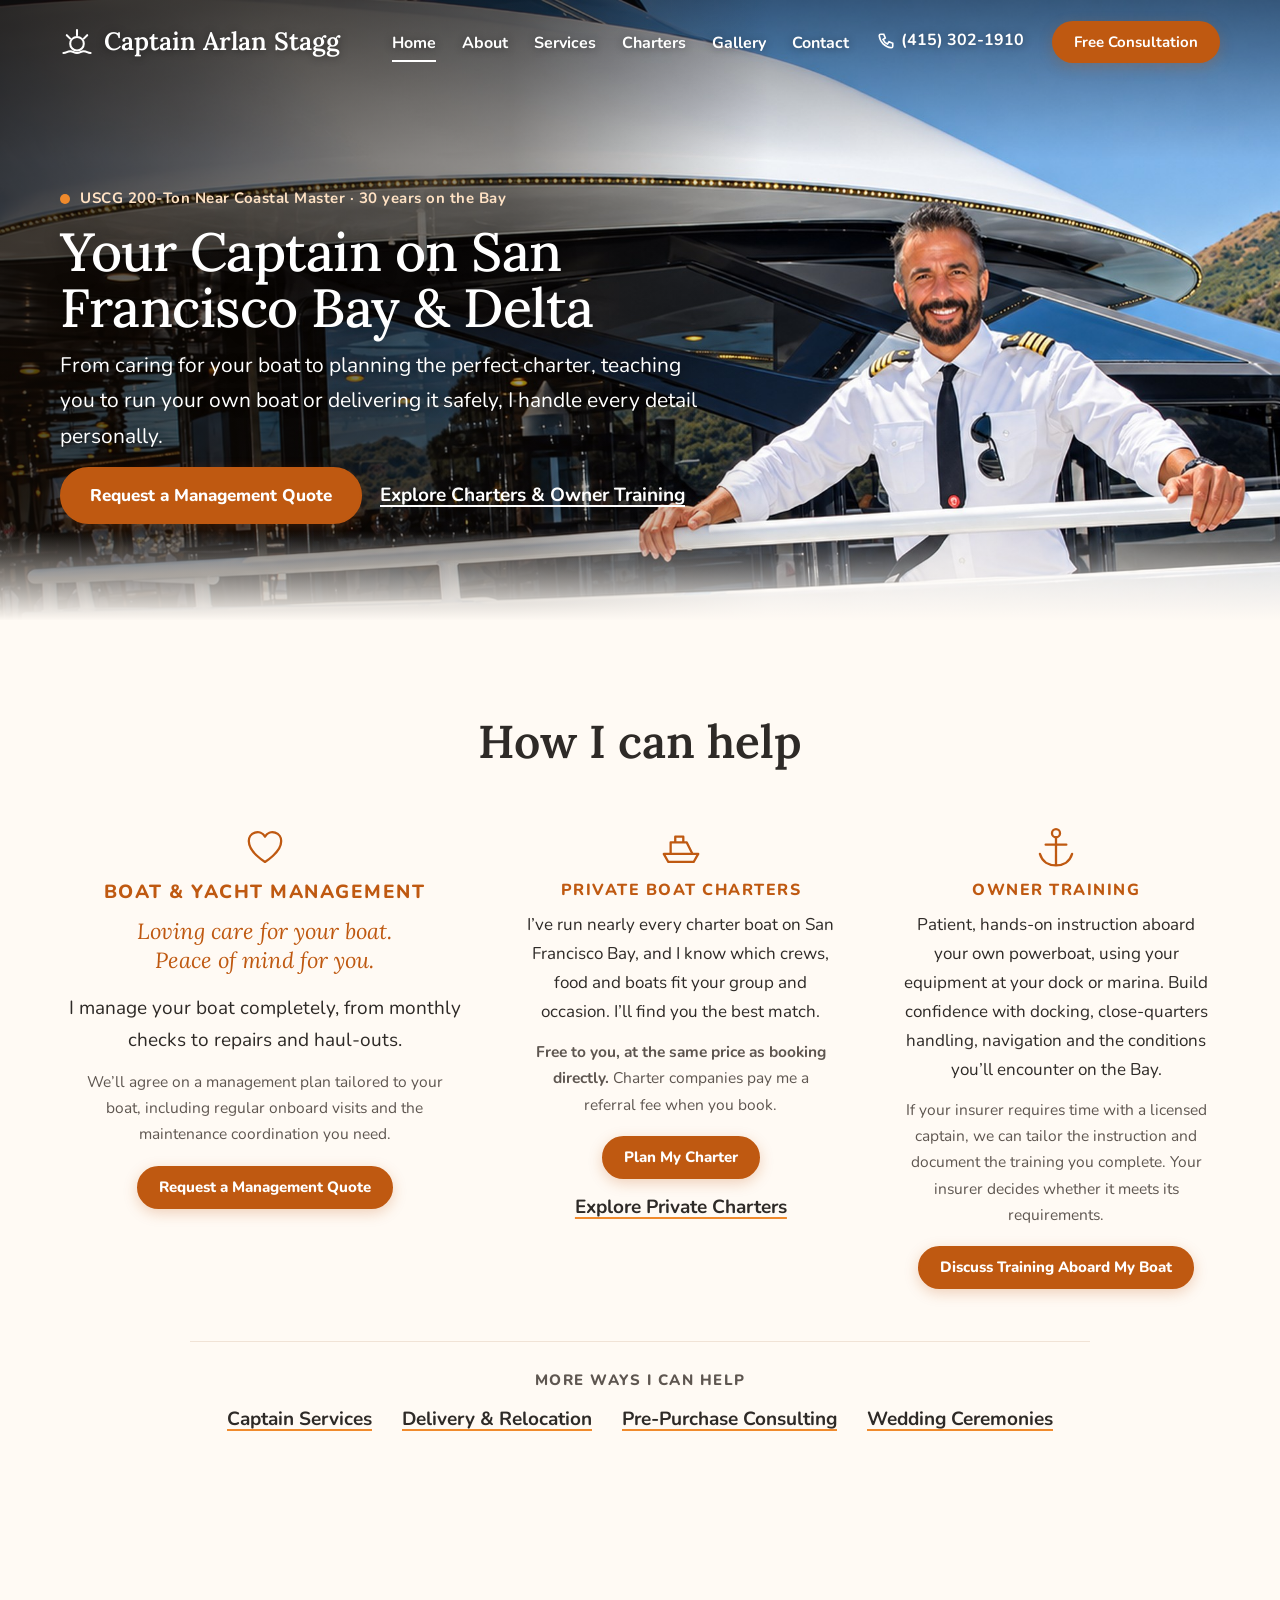
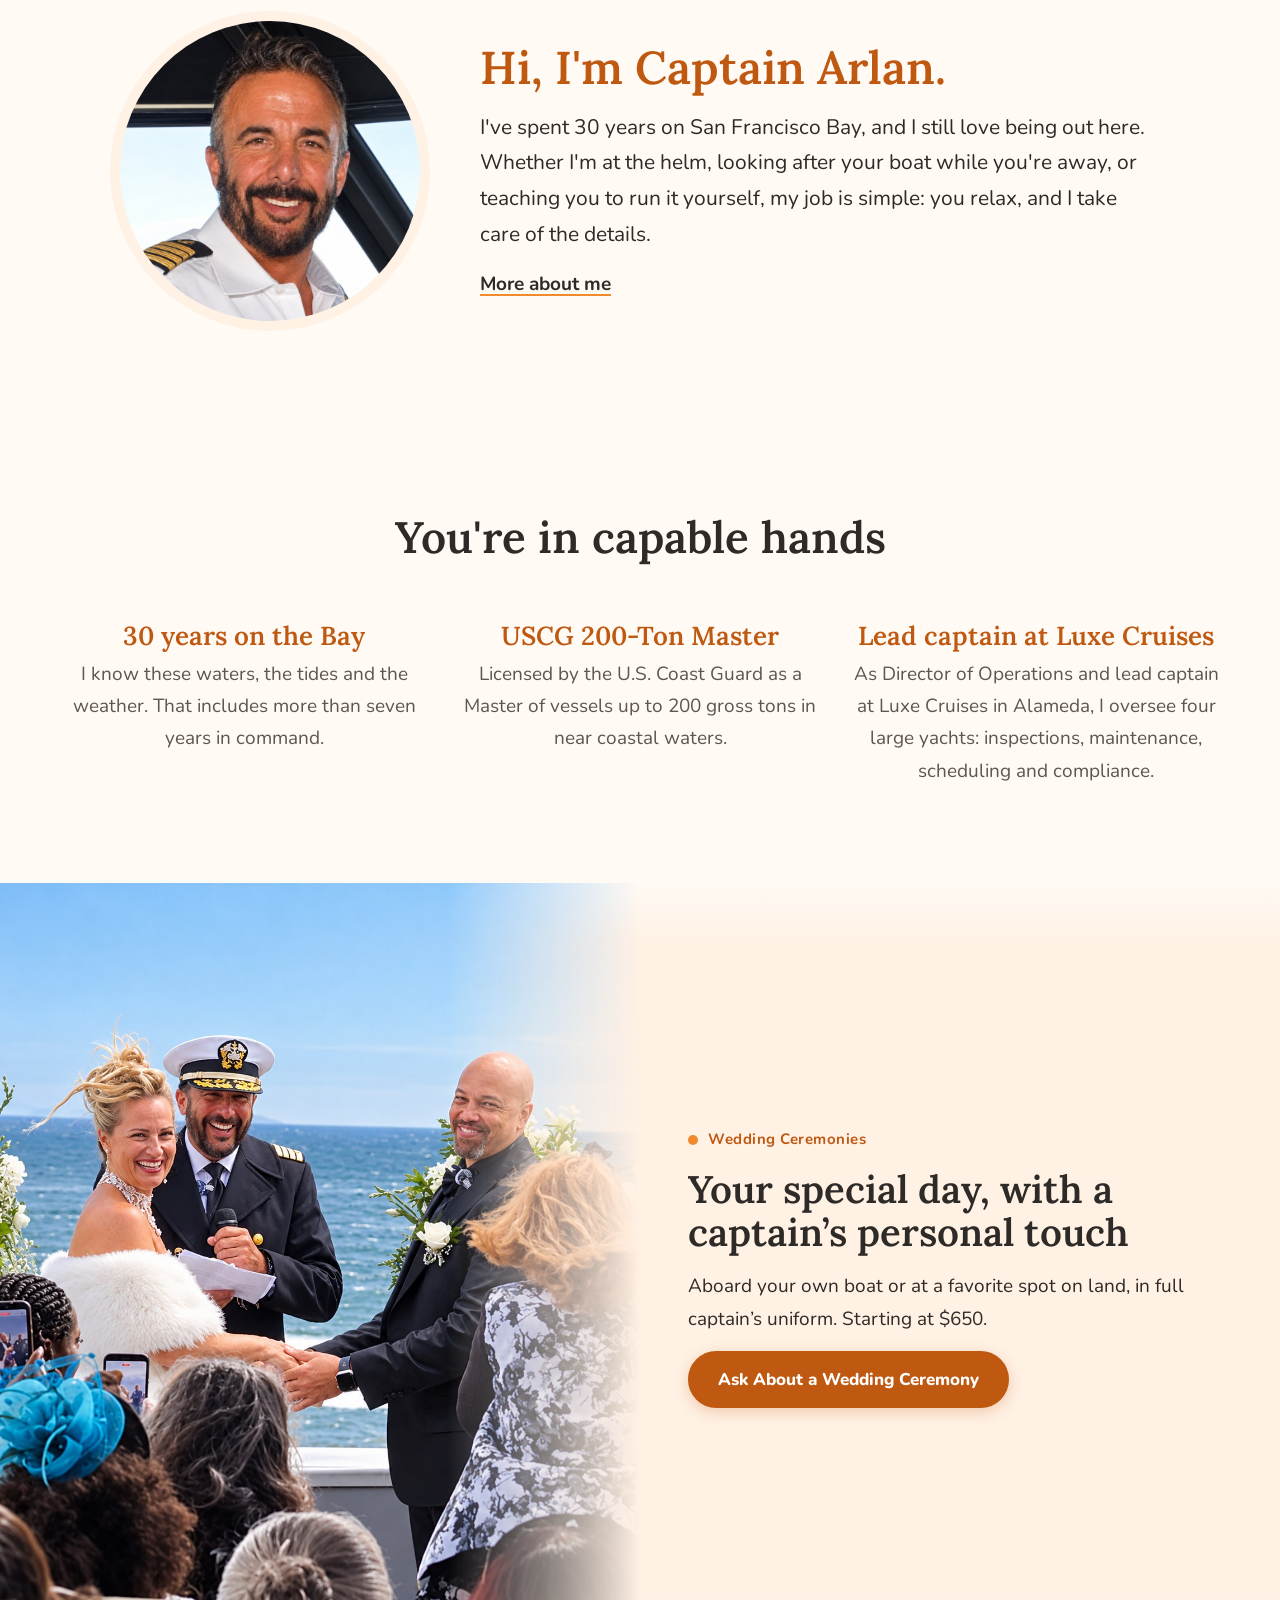
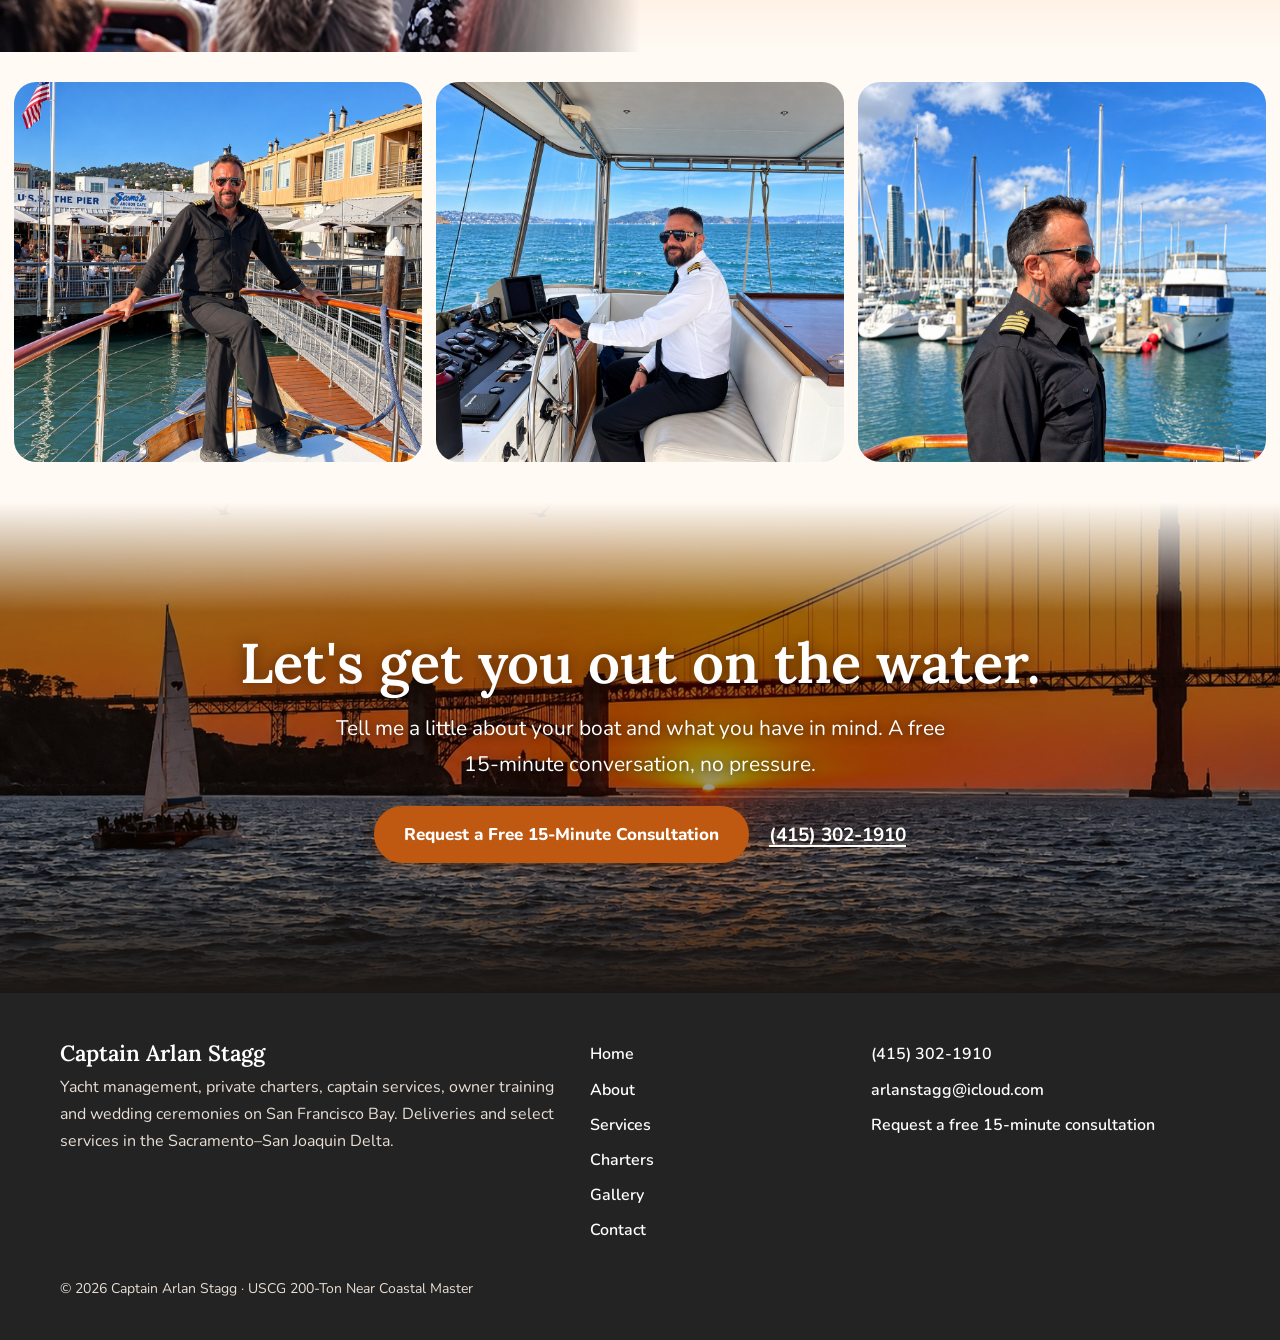
==== commit e6981bd8: "Name Luxe Cruises role (approved by Captain Arlan) Co-Authored-By: Claude Opus 5.5 <noreply@anthropi" ====
--- a/index.html
+++ b/index.html
@@ -65,7 +65,7 @@
     <div class="trust">
       <div><h3>30 years on the Bay</h3><p>I know these waters, the tides and the weather. That includes more than seven years in command.</p></div>
       <div><h3>USCG 200-Ton Master</h3><p>Licensed by the U.S. Coast Guard as a Master of vessels up to 200 gross tons in near coastal waters.</p></div>
-      <div><h3>Operations background</h3><p>As a Director of Operations and lead captain, I manage inspections, maintenance, scheduling and compliance.</p></div>
+      <div><h3>Lead captain at Luxe Cruises</h3><p>As Director of Operations and lead captain at Luxe Cruises in Alameda, I oversee four large yachts: inspections, maintenance, scheduling and compliance.</p></div>
     </div>
   </div>
 </section>
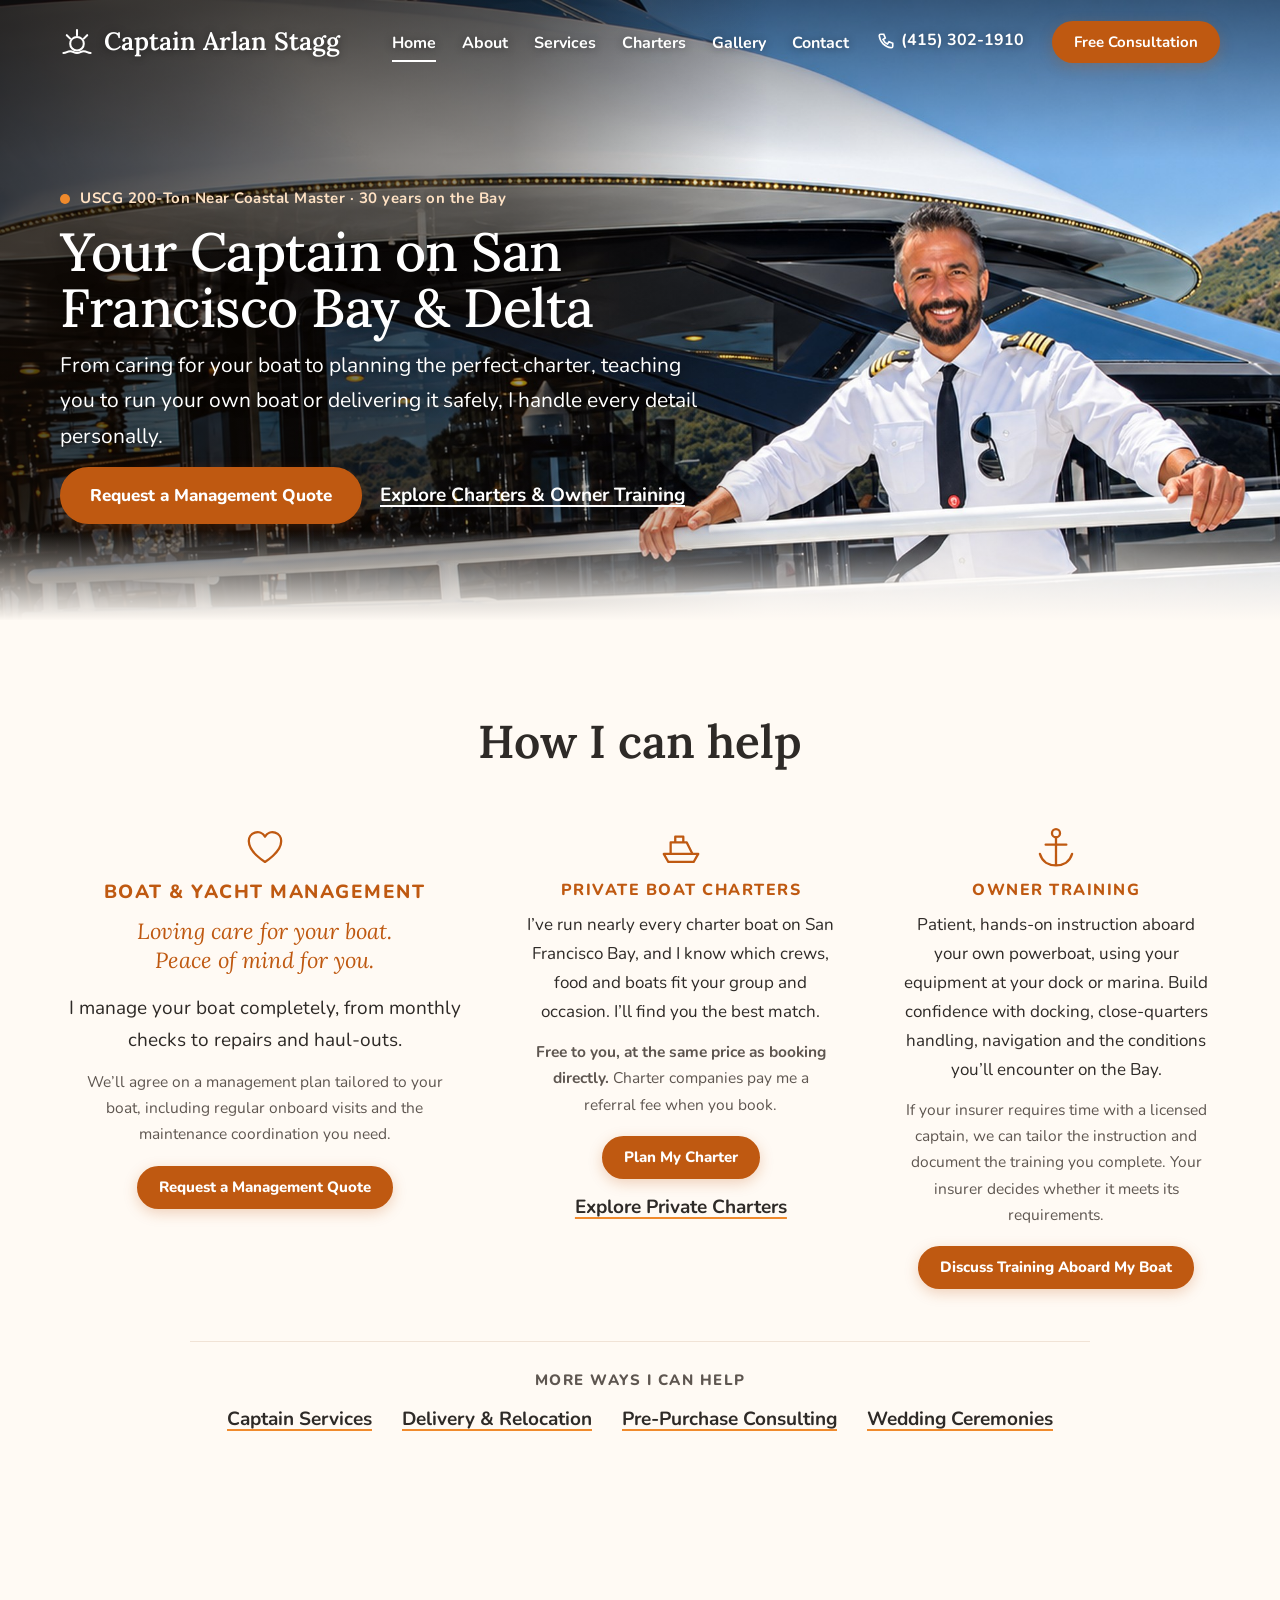
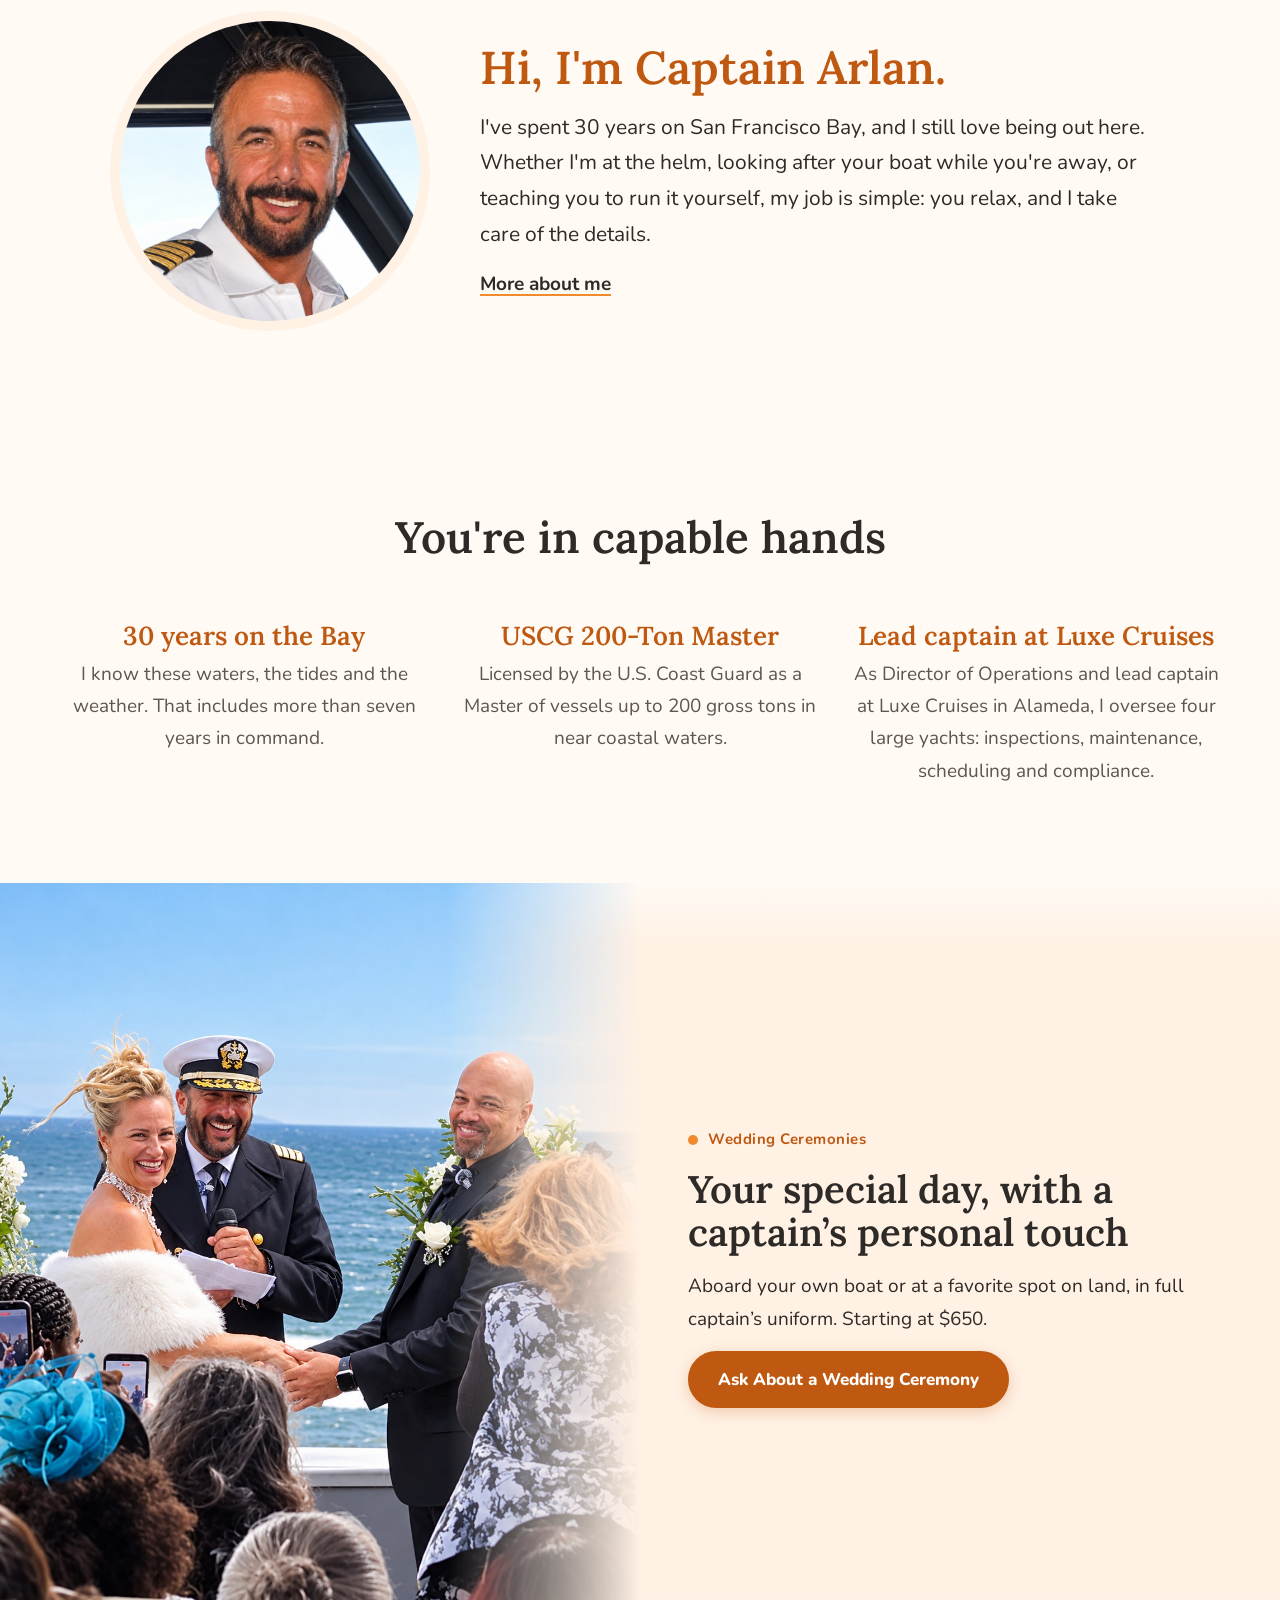
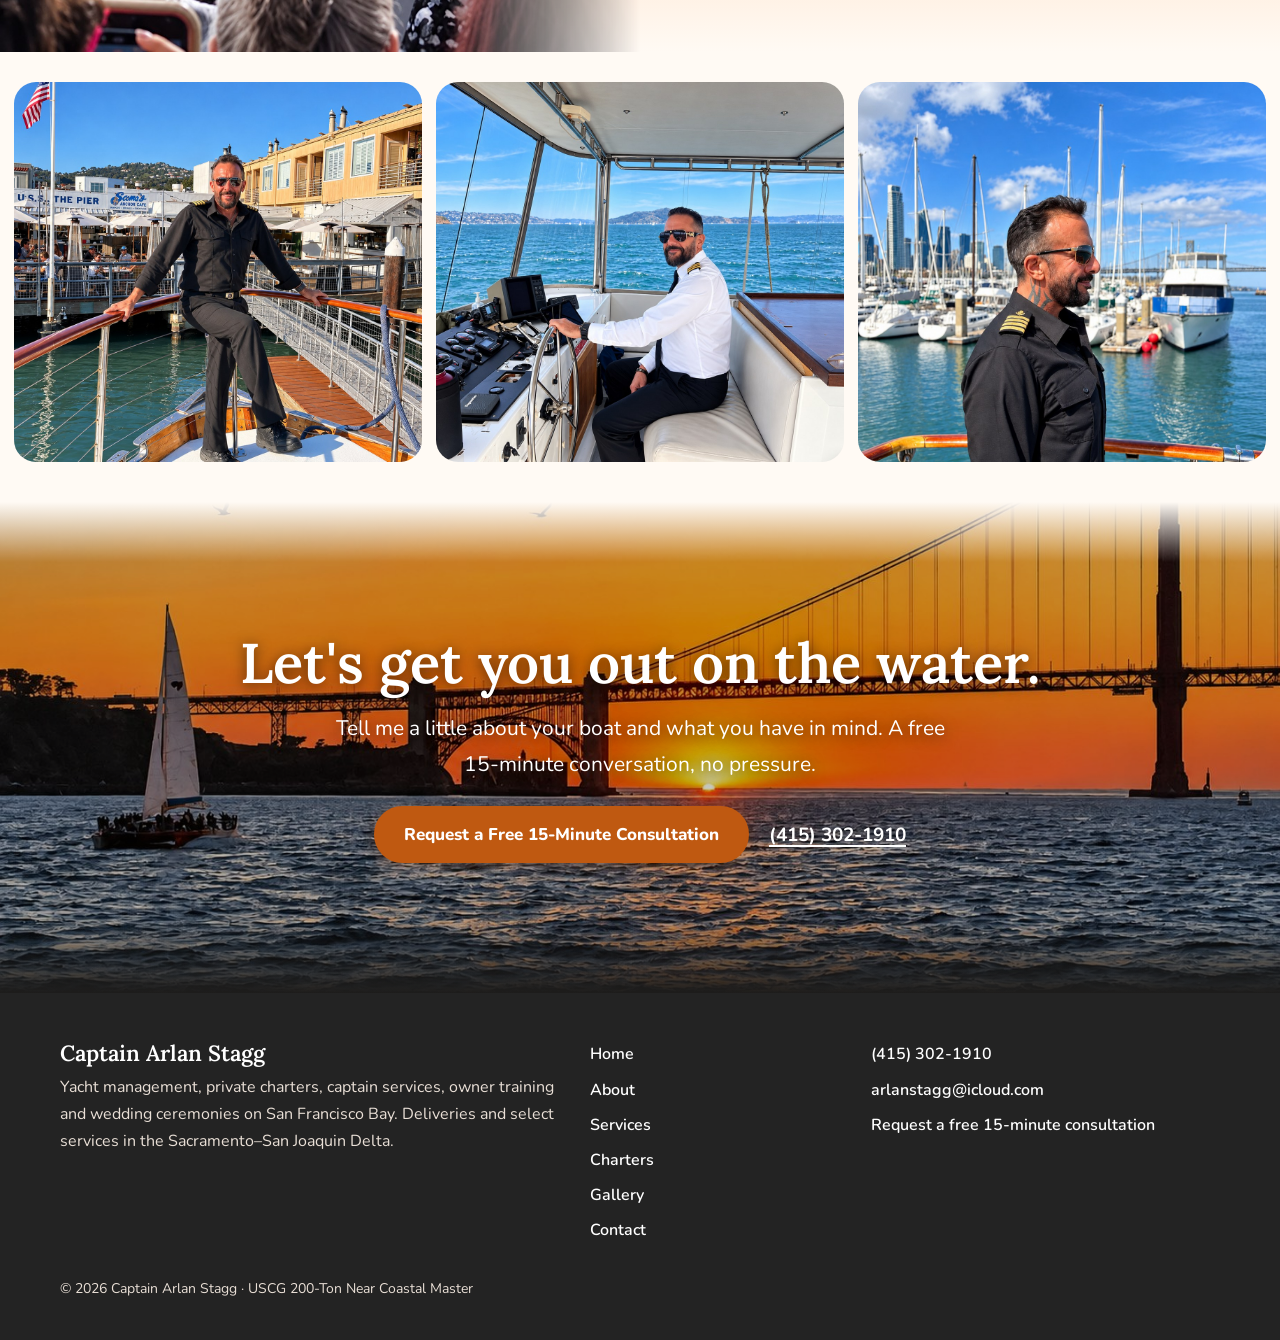
==== commit c3cab135: "Closing sunset: lighter shading so new photo's colors show Co-Authored-By: Claude Opus 5.5 <noreply@" ====
--- a/index.html
+++ b/index.html
@@ -6,7 +6,7 @@
 <title>Boat &amp; Yacht Management San Francisco Bay | Captain Arlan Stagg</title>
 <meta name="description" content="Monthly yacht management on San Francisco Bay with Captain Arlan Stagg. Boat care, maintenance coordination, private charter matching and owner training.">
 <link rel="stylesheet" href="https://fonts.googleapis.com/css2?family=Lora:ital,wght@0,500;0,600;1,500&amp;family=Nunito:wght@400;600;700;800&amp;display=swap">
-<link rel="stylesheet" href="style.css?v=20261017b">
+<link rel="stylesheet" href="style.css?v=20261017c">
 <link rel="icon" href="favicon.svg" type="image/svg+xml">
 <meta property="og:title" content="Boat &amp; Yacht Management San Francisco Bay | Captain Arlan Stagg">
 <meta property="og:description" content="Monthly yacht management on San Francisco Bay with Captain Arlan Stagg. Boat care, maintenance coordination, private charter matching and owner training.">
--- a/style.css
+++ b/style.css
@@ -542,3 +542,8 @@
 .wedding-strip img[src*="wedding-ceremony"]{object-position:center 22%}
 .photo-row img[src*="bow-sausalito"]{object-position:center 25%}
 .closing-band{background-position:center 55%!important}
+/* Closing sunset: let the vivid colors show */
+.closing-band::before{background:rgba(10,5,0,.22)}
+.closing-band::after{height:60px}
+.closing-band{background:linear-gradient(180deg,rgba(0,0,0,0) 85%,#232323 100%),url(img/sunset-golden-gate.jpg) center 55%/cover!important}
+.closing-band h2,.closing-band p{text-shadow:0 2px 14px rgba(0,0,0,.6)}
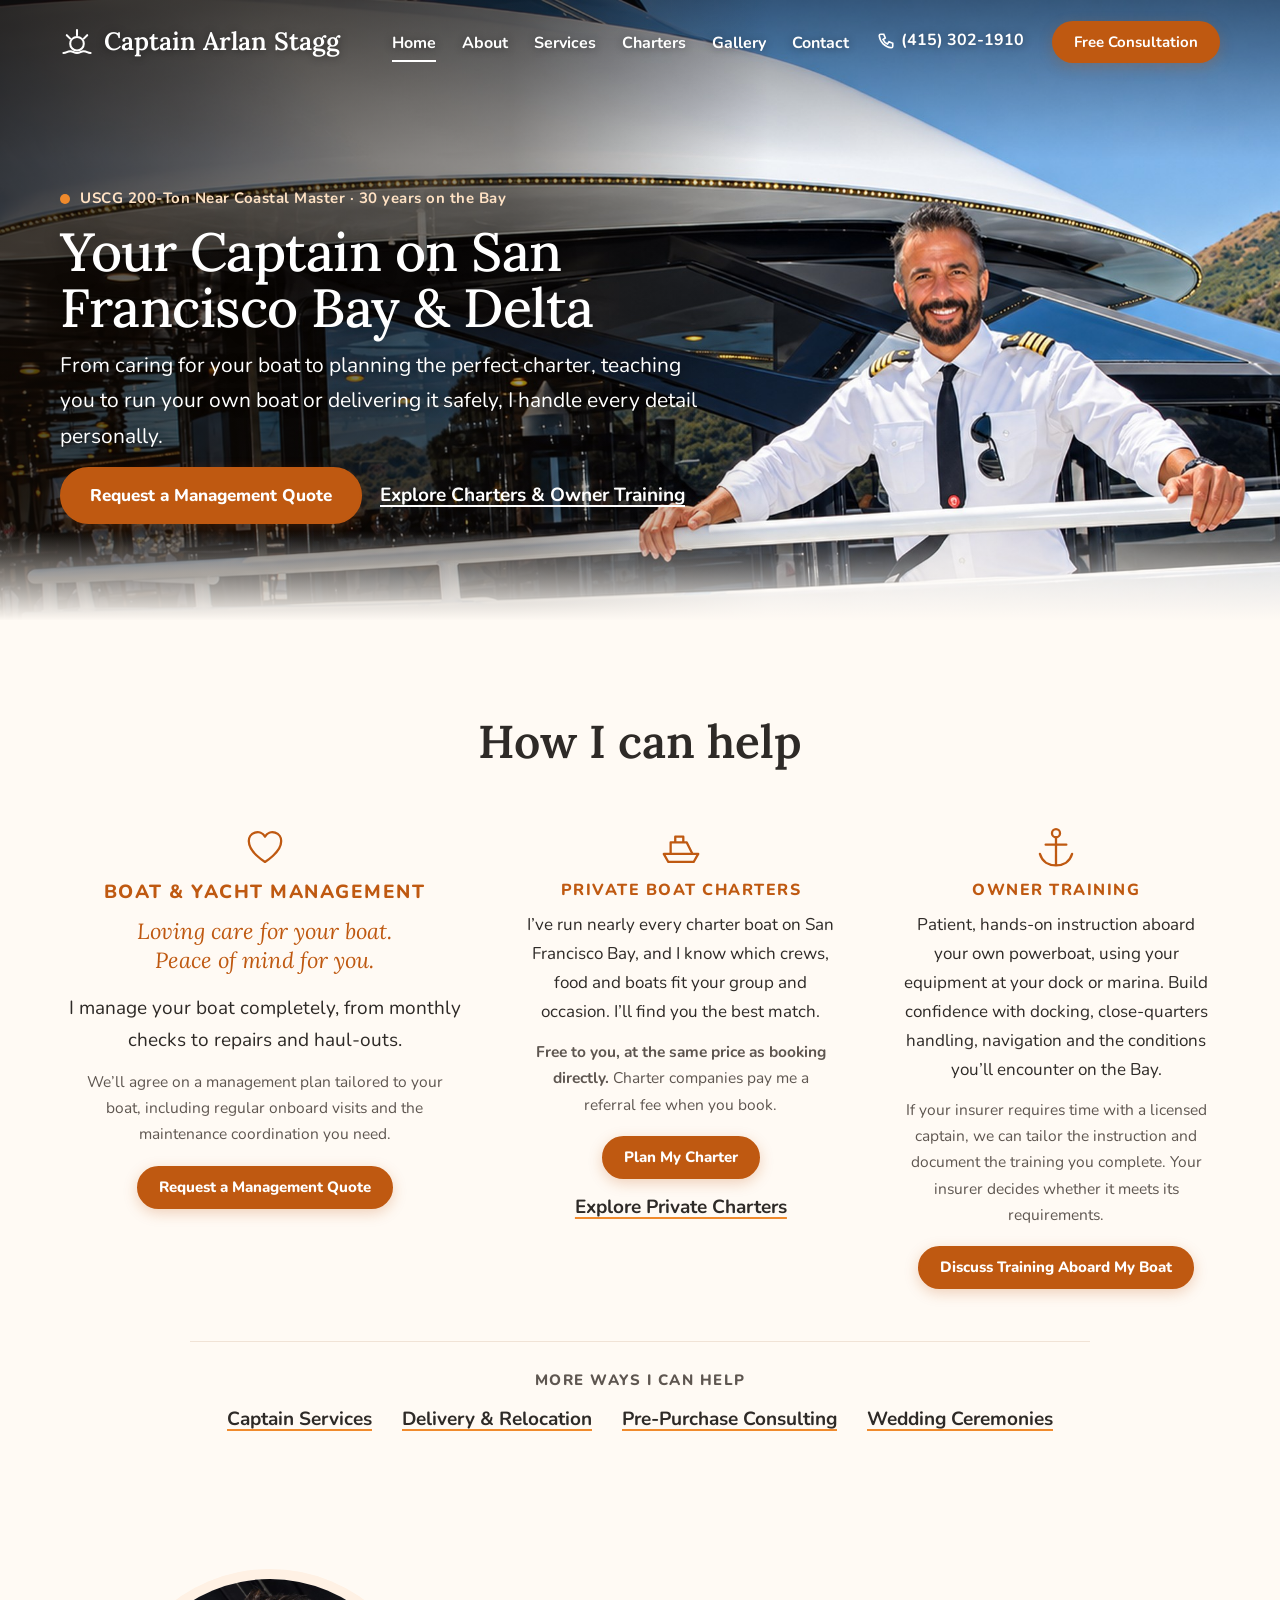
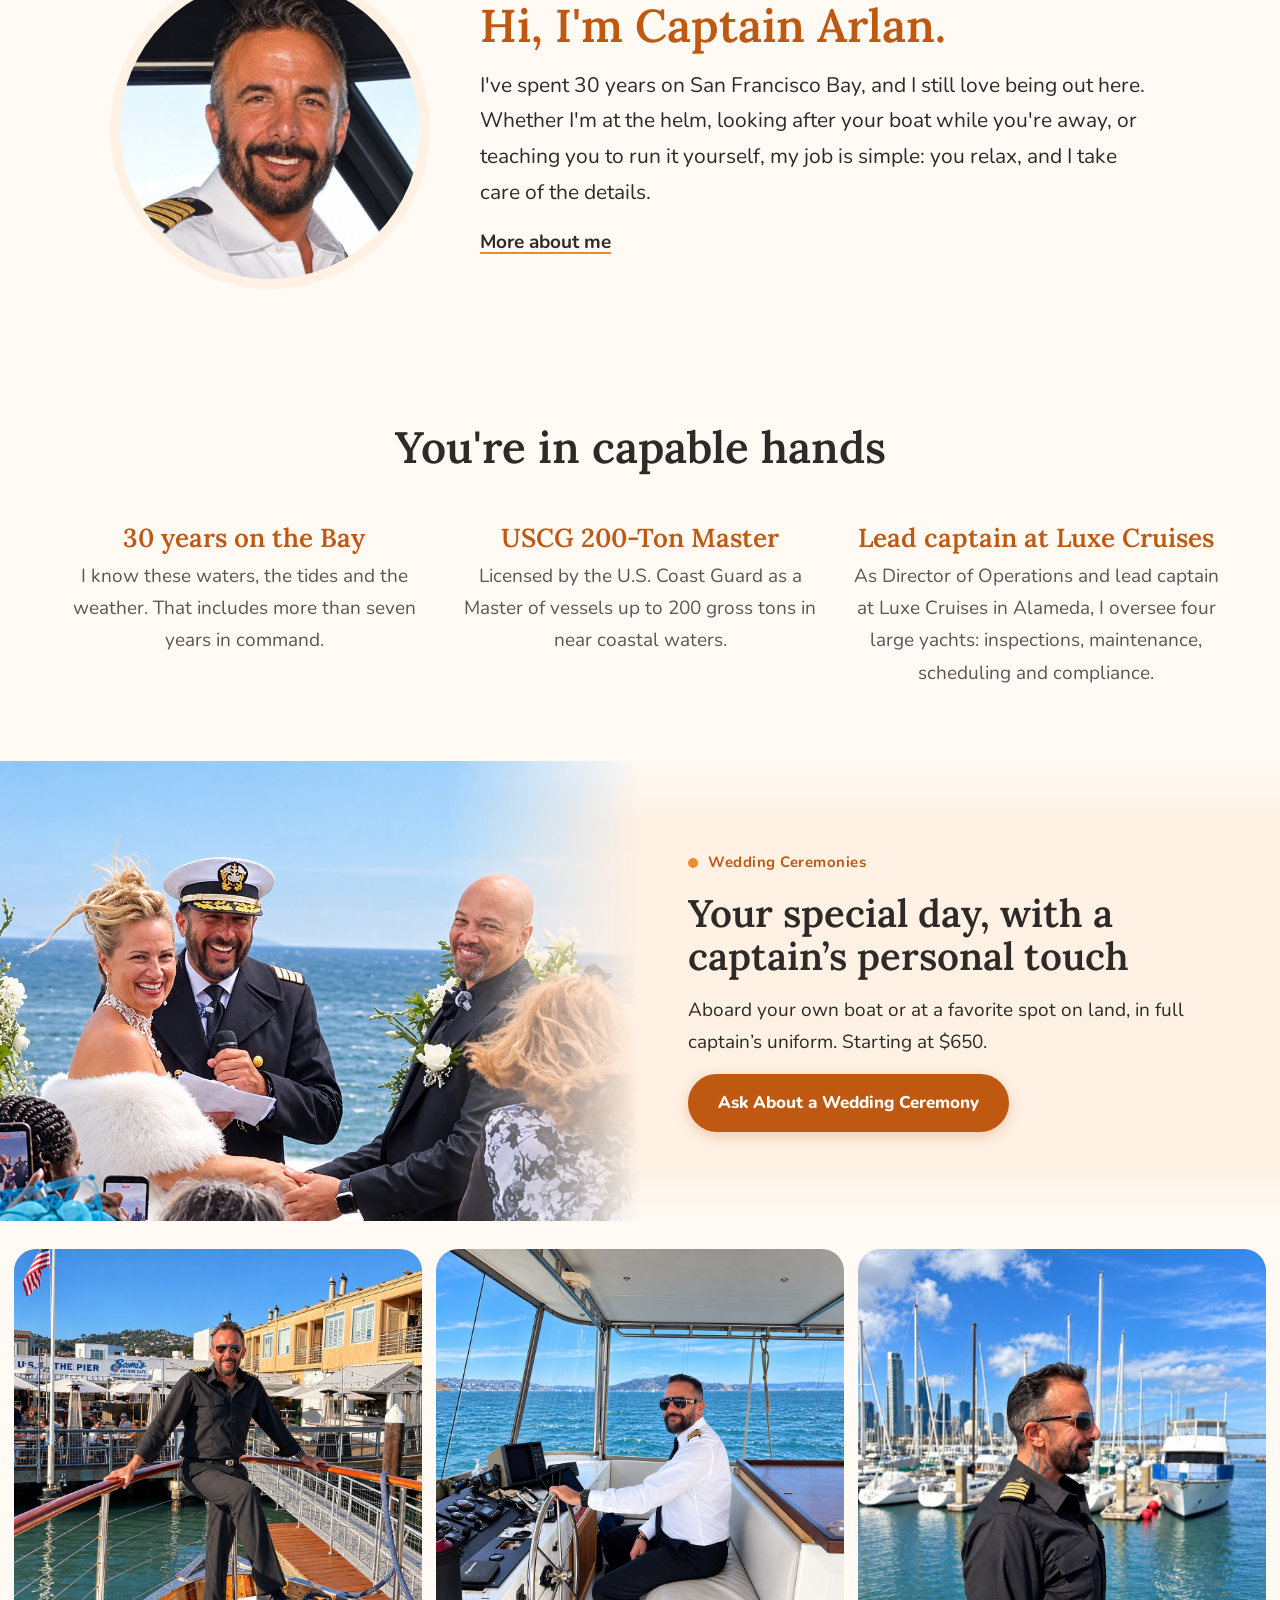
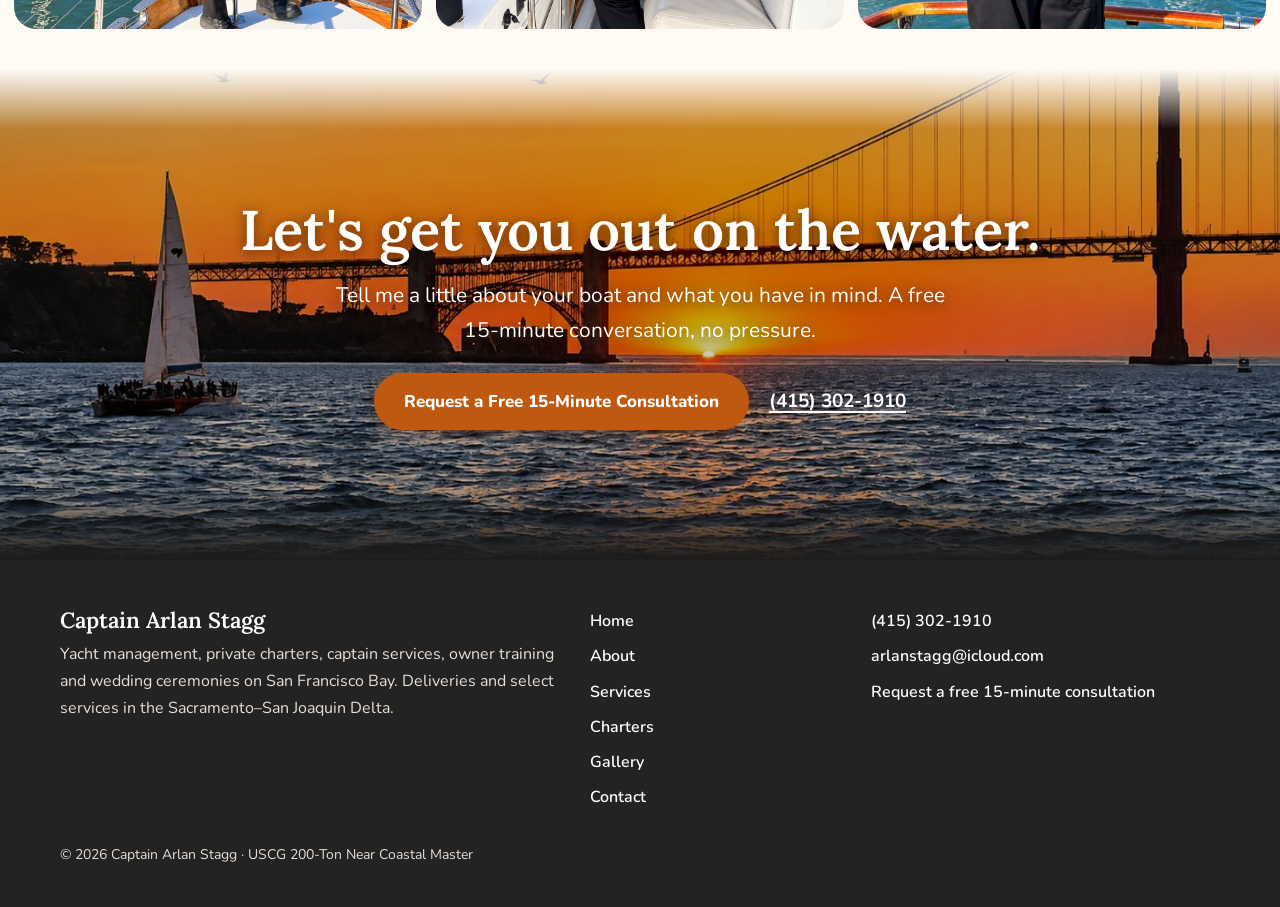
==== commit 3230adb9: "Final polish: proportions, spacing and blending across all pages Co-Authored-By: Claude Opus 5.5 <no" ====
--- a/index.html
+++ b/index.html
@@ -6,7 +6,7 @@
 <title>Boat &amp; Yacht Management San Francisco Bay | Captain Arlan Stagg</title>
 <meta name="description" content="Monthly yacht management on San Francisco Bay with Captain Arlan Stagg. Boat care, maintenance coordination, private charter matching and owner training.">
 <link rel="stylesheet" href="https://fonts.googleapis.com/css2?family=Lora:ital,wght@0,500;0,600;1,500&amp;family=Nunito:wght@400;600;700;800&amp;display=swap">
-<link rel="stylesheet" href="style.css?v=20261017c">
+<link rel="stylesheet" href="style.css?v=20261017d">
 <link rel="icon" href="favicon.svg" type="image/svg+xml">
 <meta property="og:title" content="Boat &amp; Yacht Management San Francisco Bay | Captain Arlan Stagg">
 <meta property="og:description" content="Monthly yacht management on San Francisco Bay with Captain Arlan Stagg. Boat care, maintenance coordination, private charter matching and owner training.">
--- a/style.css
+++ b/style.css
@@ -547,3 +547,24 @@
 .closing-band::after{height:60px}
 .closing-band{background:linear-gradient(180deg,rgba(0,0,0,0) 85%,#232323 100%),url(img/sunset-golden-gate.jpg) center 55%/cover!important}
 .closing-band h2,.closing-band p{text-shadow:0 2px 14px rgba(0,0,0,.6)}
+/* ===== Final polish: proportions and blending ===== */
+/* Wedding feature: the new tall photo was stretching the band; keep it in proportion, faces in view */
+.wedding-strip.compact{min-height:0;height:460px}
+.wedding-strip.compact img{height:460px;object-position:center 18%}
+/* Even rhythm between homepage sections (remove oversized gaps) */
+body[data-page="home"] .section{padding:72px 0}
+body[data-page="home"] .sun-band{padding:96px 0 72px}
+.trust{margin-top:28px}
+/* Photo row sits evenly between the wedding band and the sunset */
+.photo-row{padding:28px 14px 0}
+/* Charters page: tighten the space above the photo cards and before the closing card */
+body[data-page="charters"] .section{padding:40px 0}
+/* Contact: keep the form card from touching the footer */
+body[data-page="contact"] main{padding-bottom:80px}
+@media (max-width:900px){
+  .wedding-strip.compact{height:auto}
+  .wedding-strip.compact img{height:300px;object-position:center 20%}
+  body[data-page="home"] .section{padding:52px 0}
+  body[data-page="home"] .sun-band{padding:64px 0 52px}
+  body[data-page="contact"] main{padding-bottom:48px}
+}
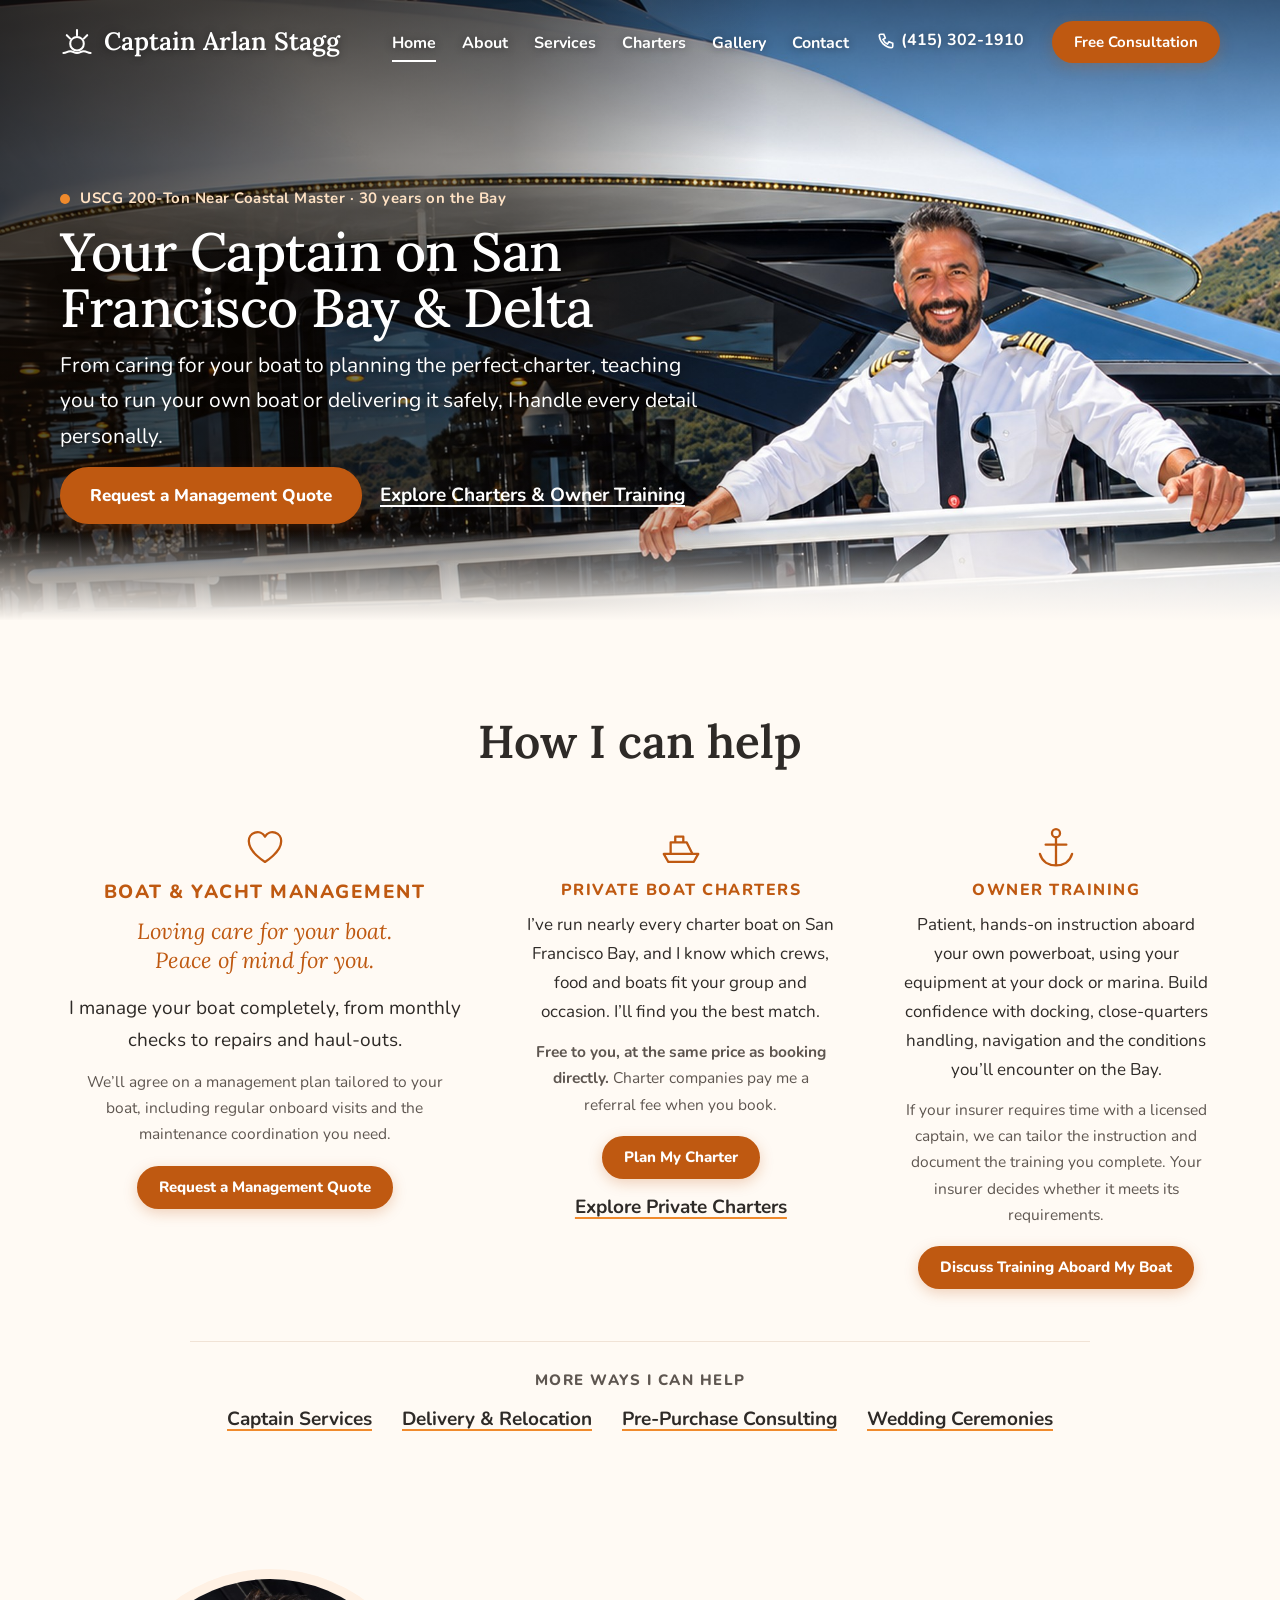
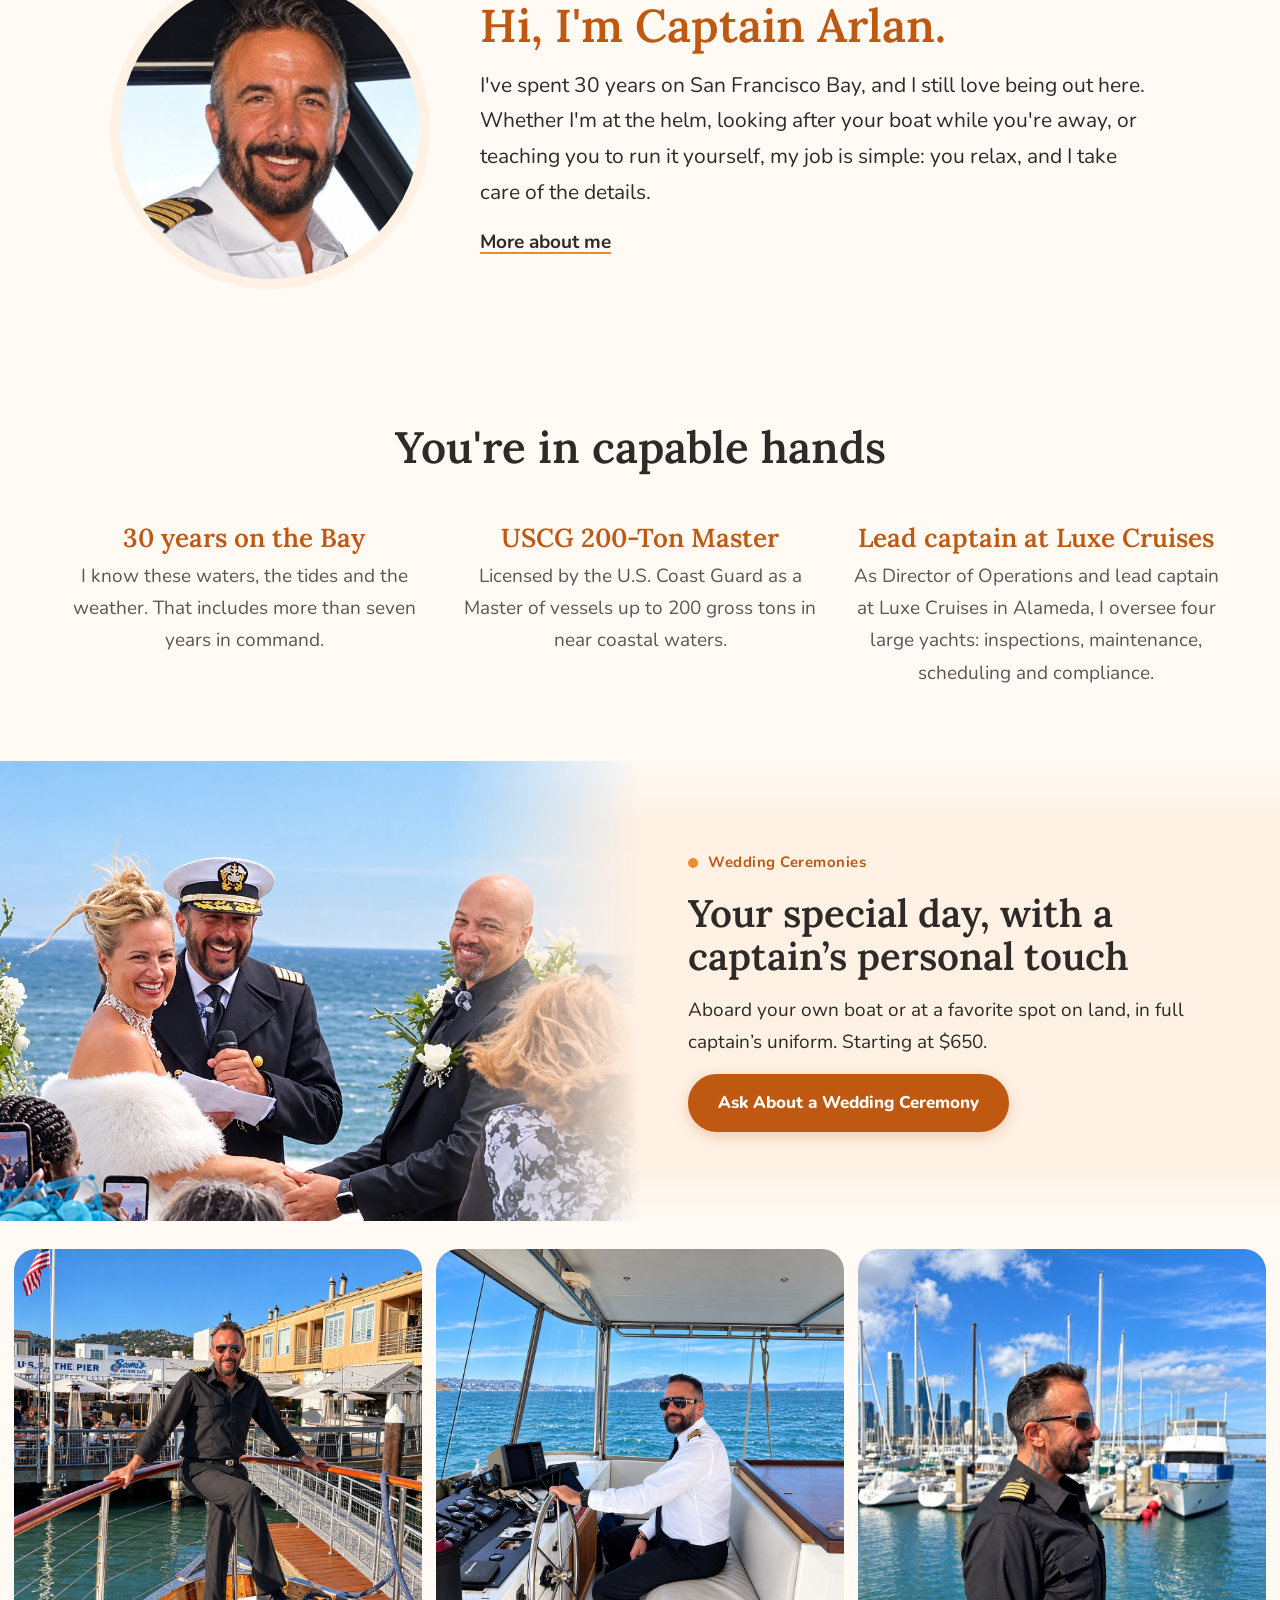
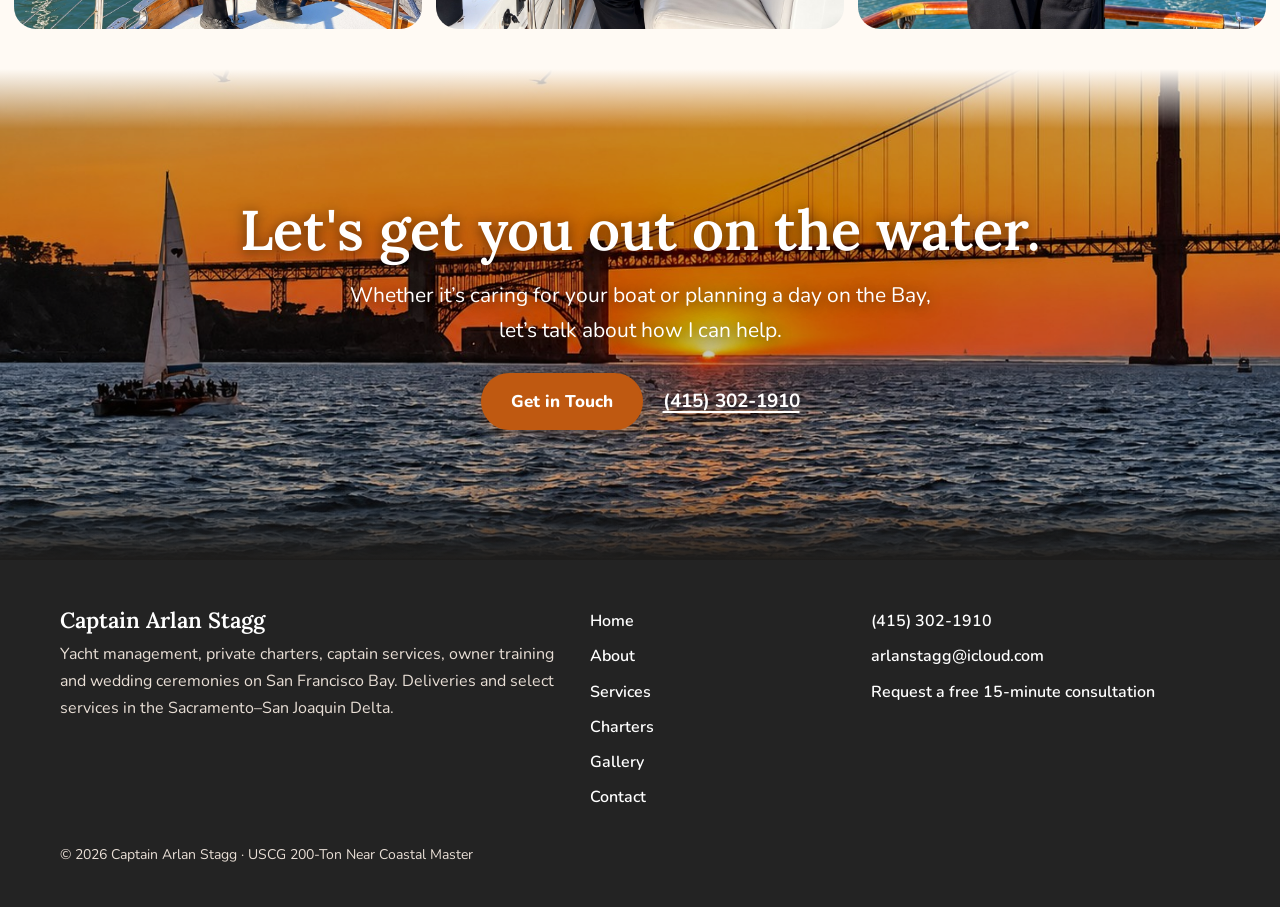
==== commit 64c1d21b: "Closing line: confident invitation instead of '15-minute, no pressure' Co-Authored-By: Claude Opus 5" ====
--- a/index.html
+++ b/index.html
@@ -94,8 +94,8 @@
 <section class="closing-band" aria-labelledby="talk">
   <div class="wrap">
     <h2 id="talk">Let's get you out on the water.</h2>
-    <p>Tell me a little about your boat and what you have in mind. A free 15-minute conversation, no pressure.</p>
-    <div class="row"><a class="btn" href="contact.html#consult">Request a Free 15-Minute Consultation</a><a class="tlink light" data-phone href="#"><span data-phone-text></span></a></div>
+    <p>Whether it’s caring for your boat or planning a day on the Bay, let’s talk about how I can help.</p>
+    <div class="row"><a class="btn" href="contact.html#consult">Get in Touch</a><a class="tlink light" data-phone href="#"><span data-phone-text></span></a></div>
   </div>
 </section>
 
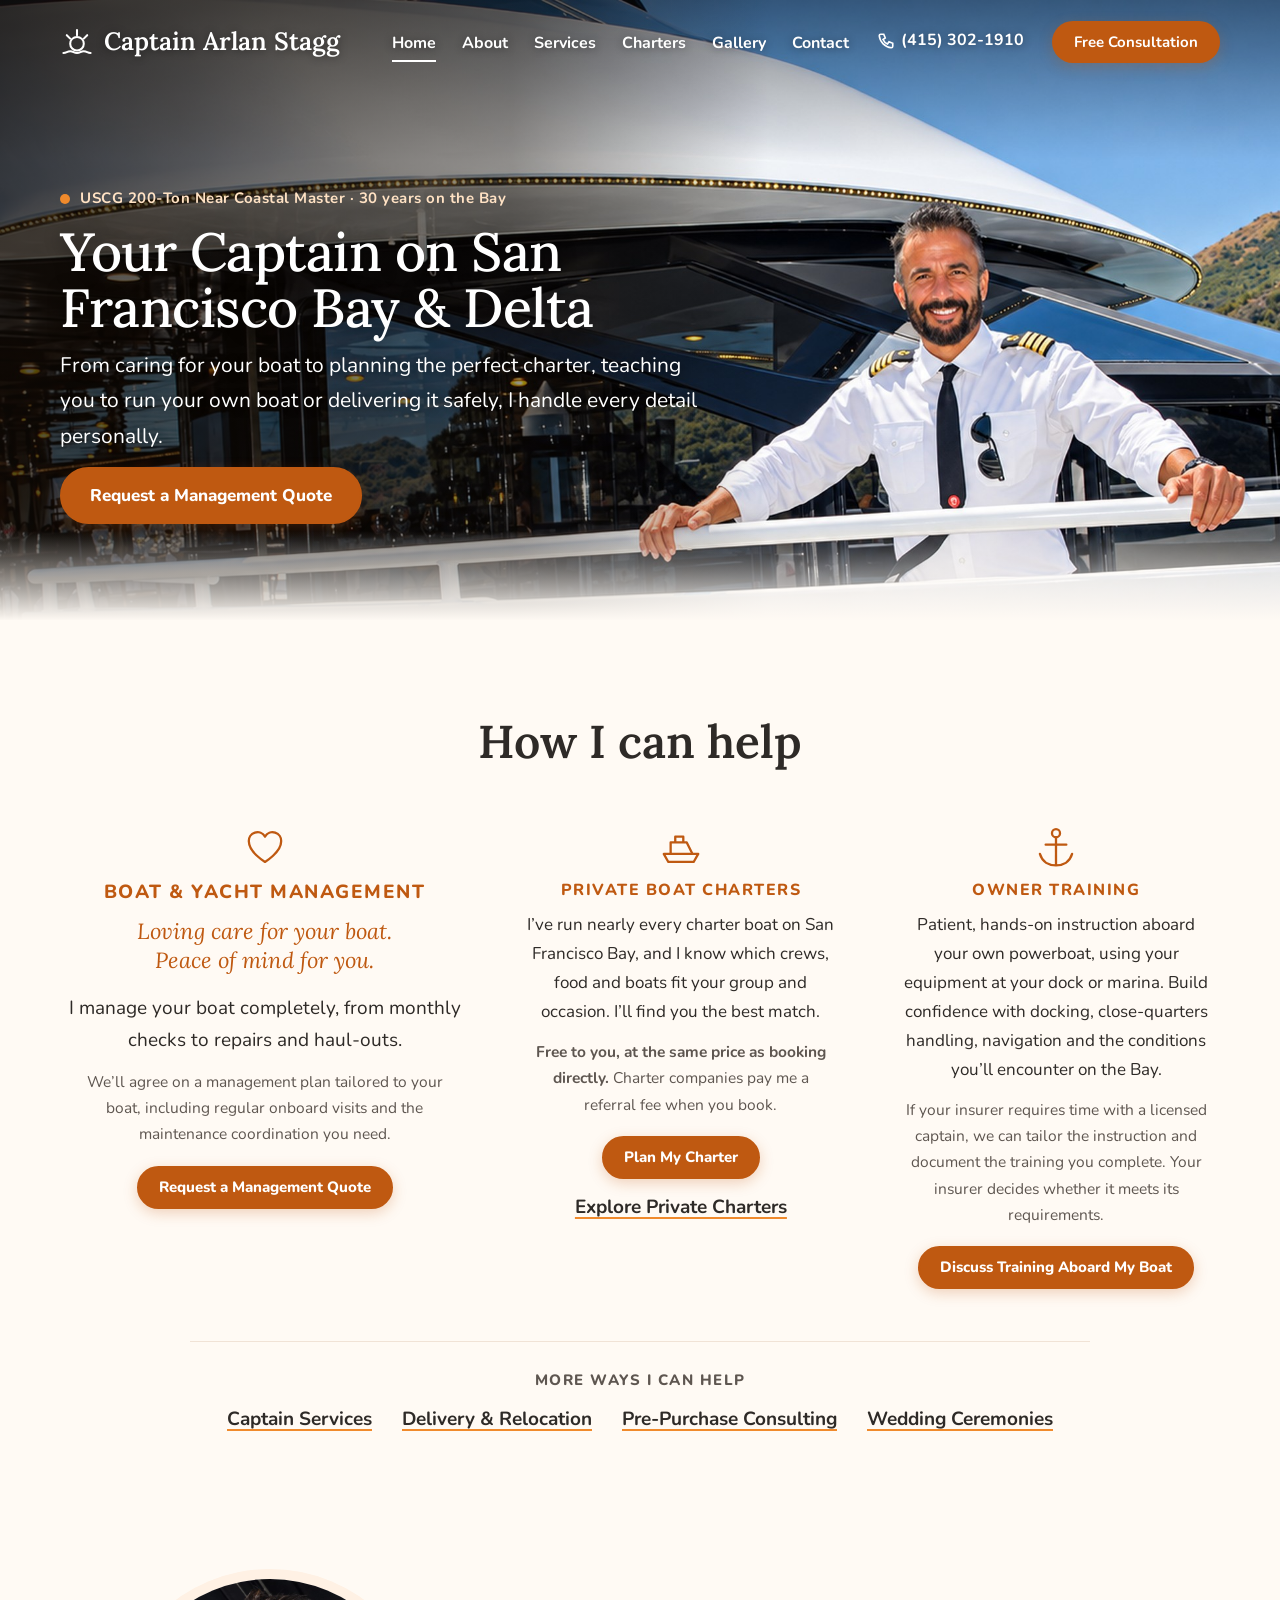
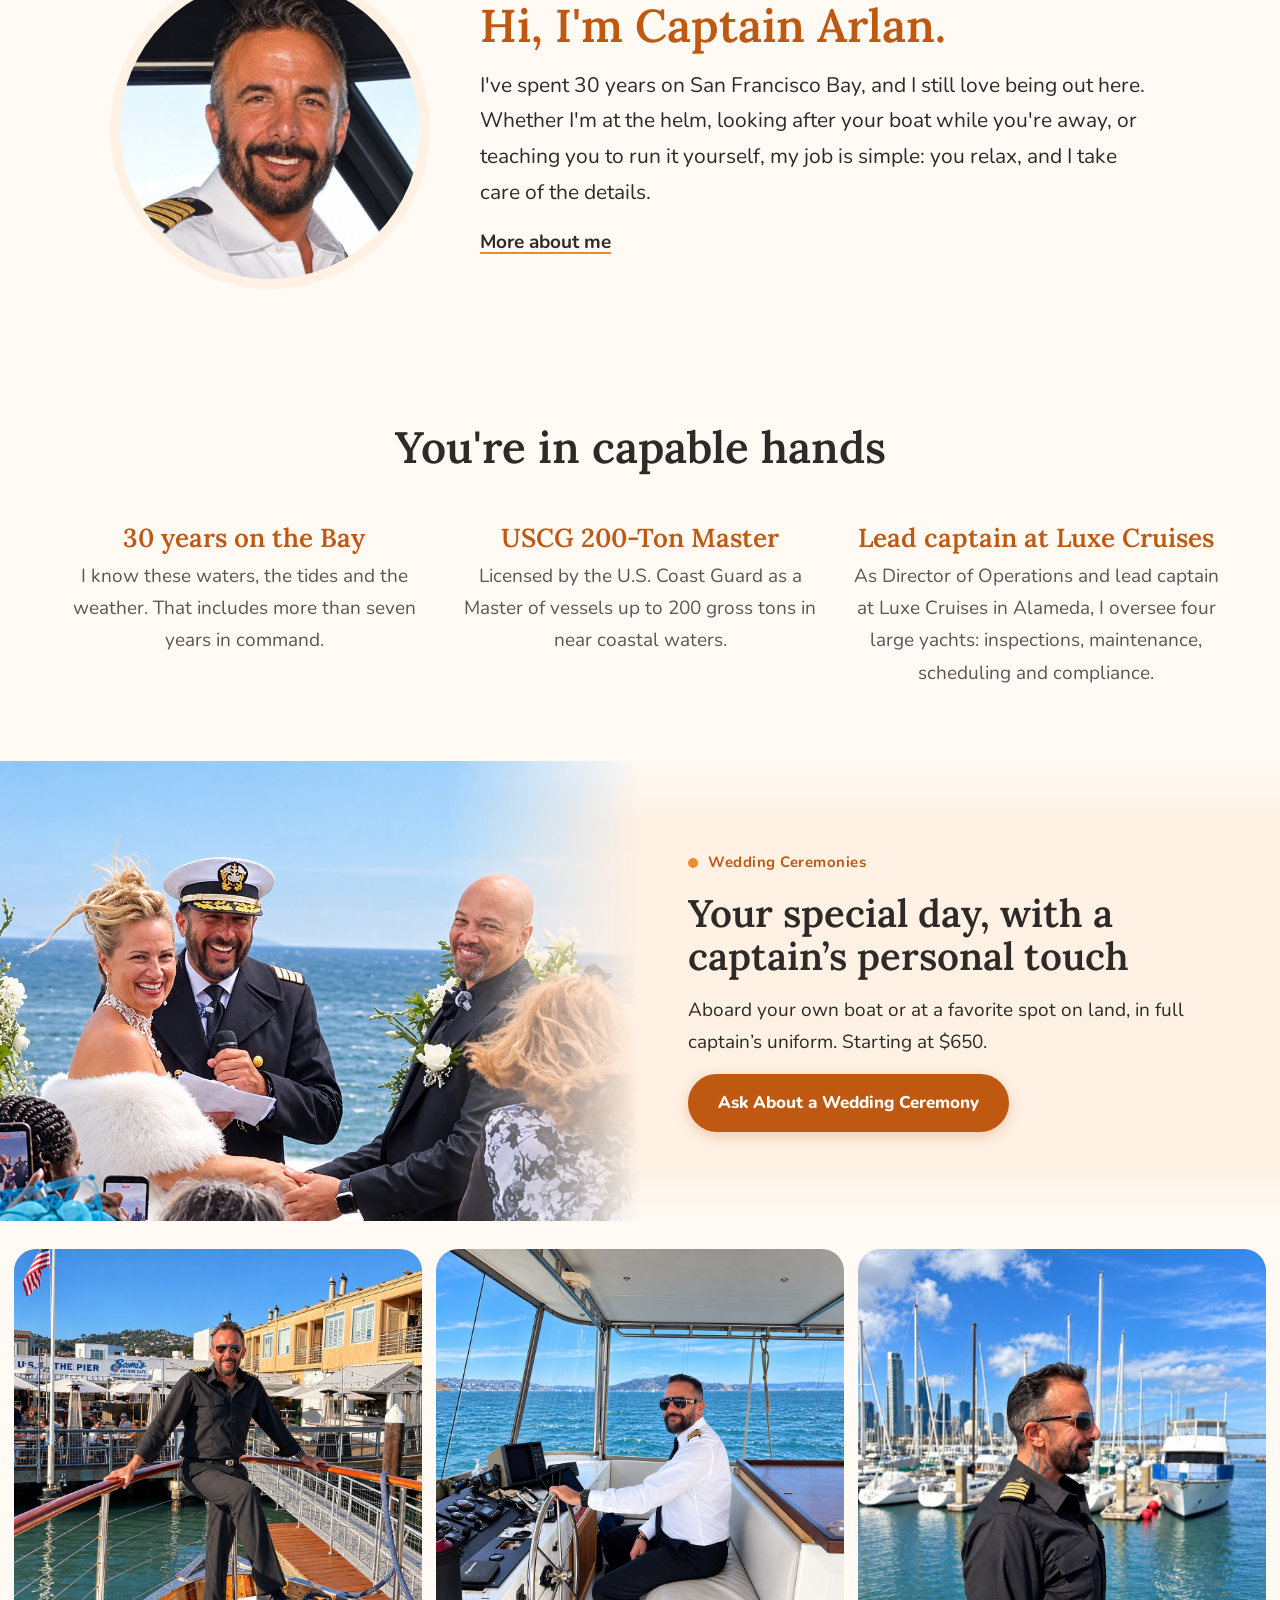
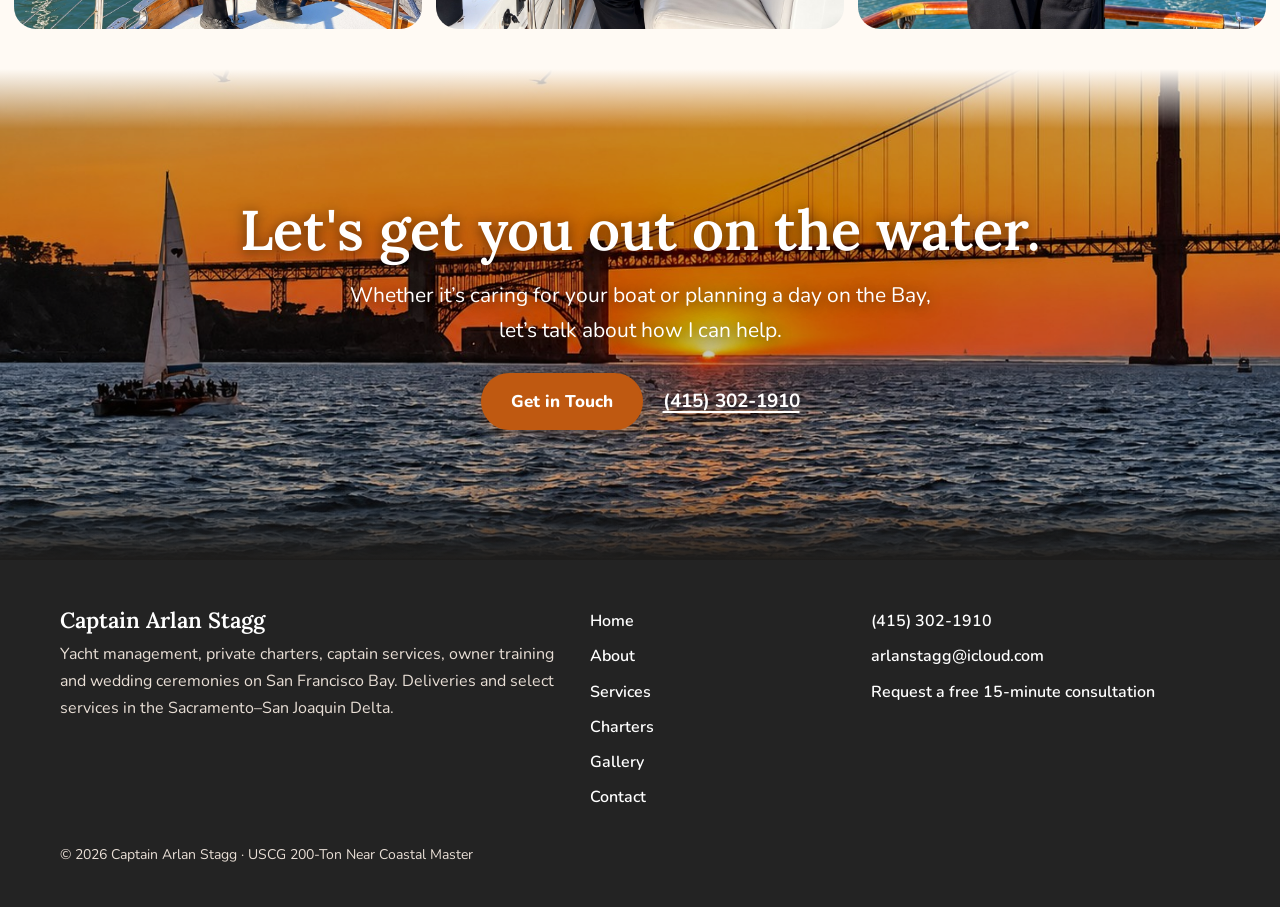
==== commit 8395f094: "Remove 'Explore Charters & Owner Training' link from hero Co-Authored-By: Claude Opus 5.5 <noreply@a" ====
--- a/index.html
+++ b/index.html
@@ -27,7 +27,7 @@
         <span class="eyebrow">USCG 200-Ton Near Coastal Master · 30 years on the Bay</span>
         <h1>Your Captain on San Francisco Bay &amp; Delta</h1>
         <p>From caring for your boat to planning the perfect charter, teaching you to run your own boat or delivering it safely, I handle every detail personally.</p>
-        <div class="slide-ctas"><a class="btn" href="contact.html?service=management#consult">Request a Management Quote</a><a class="tlink light" href="#help">Explore Charters &amp; Owner Training</a></div>
+        <div class="slide-ctas"><a class="btn" href="contact.html?service=management#consult">Request a Management Quote</a></div>
       </div>
     </div>
   </div>
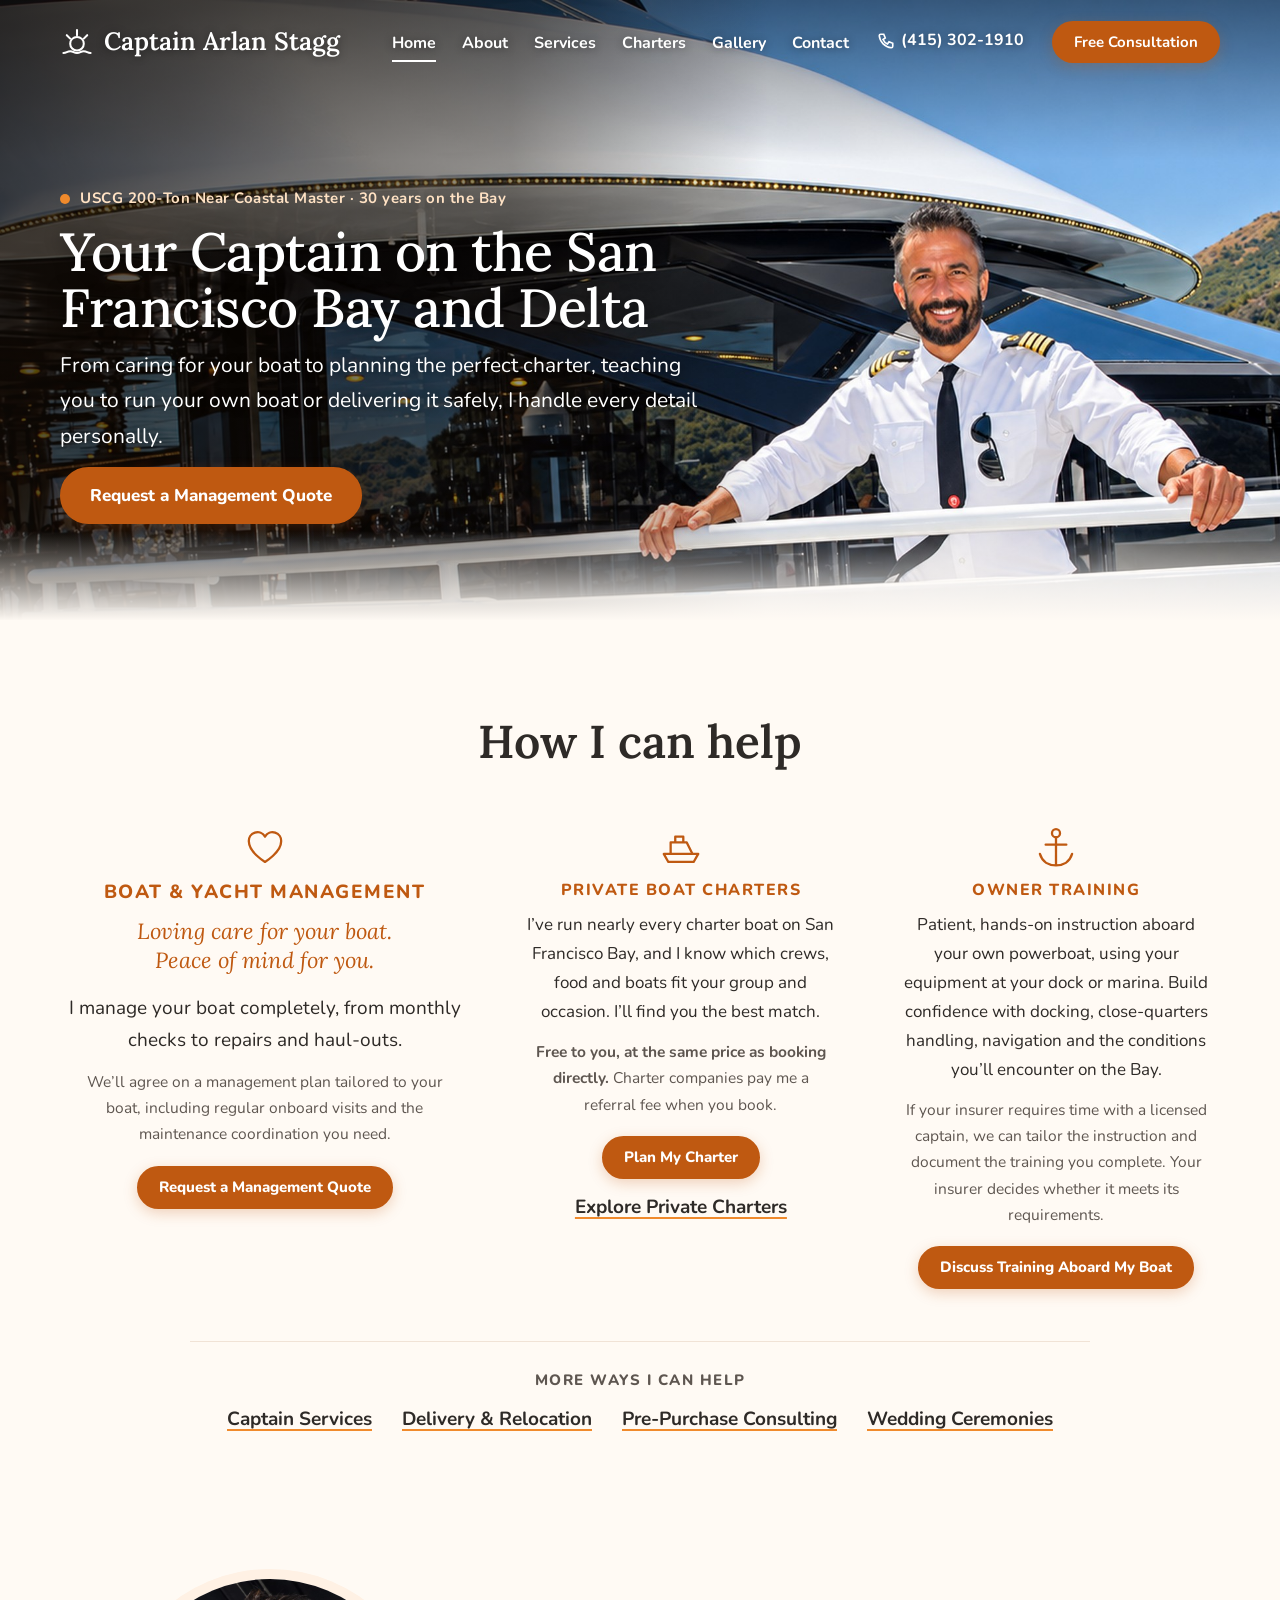
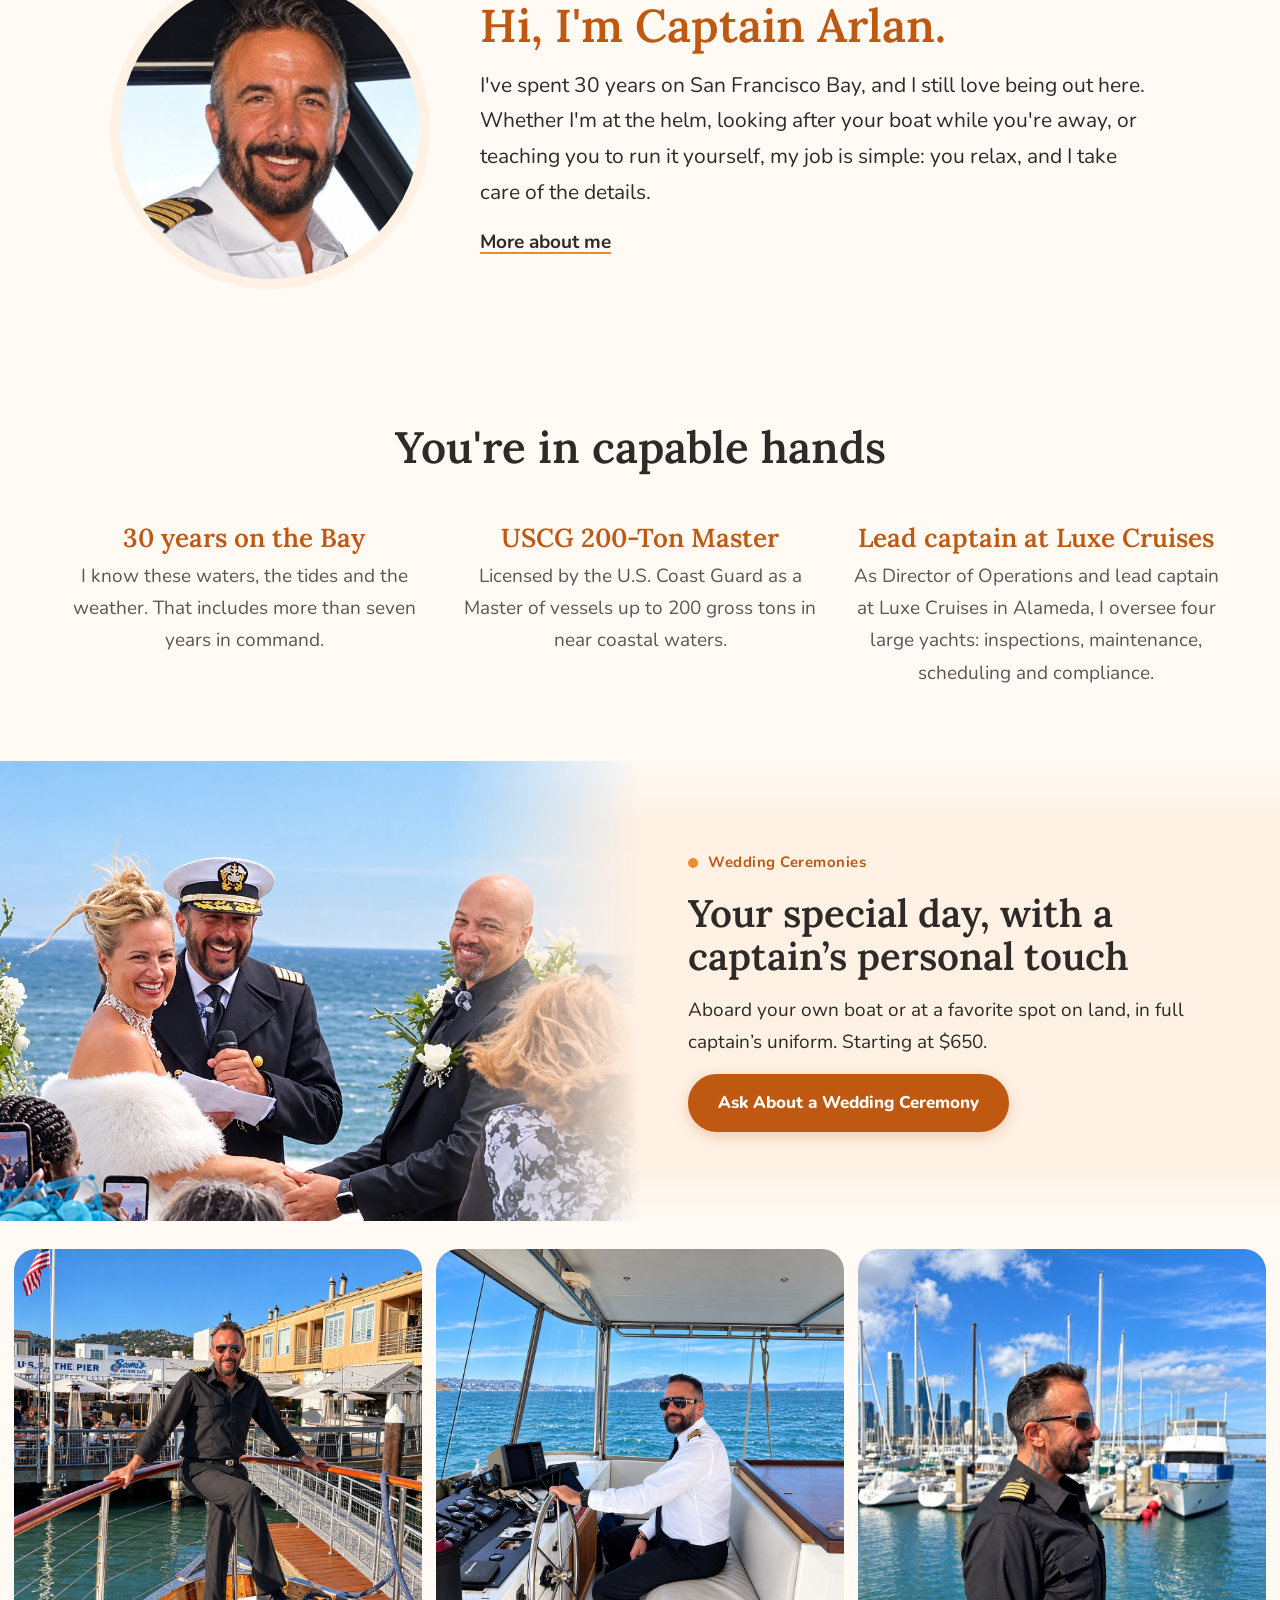
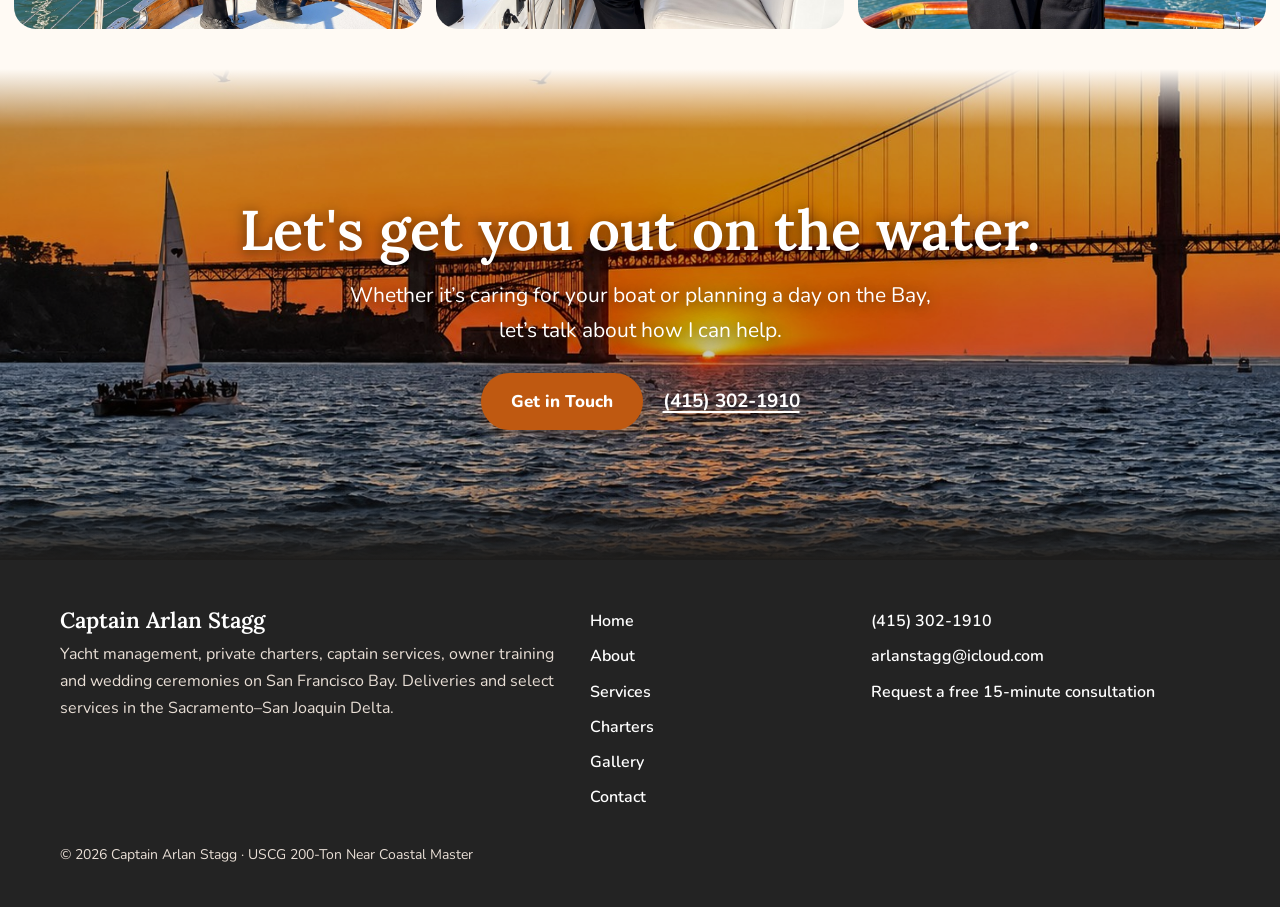
==== commit bad4aa84: "Headline: Your Captain on the San Francisco Bay and Delta Co-Authored-By: Claude Opus 5.5 <noreply@a" ====
--- a/index.html
+++ b/index.html
@@ -25,7 +25,7 @@
       <img class="slide-bg hero-photo" src="img/hero-captain.jpg" alt="Captain Arlan Stagg smiling at the rail of a yacht on San Francisco Bay">
       <div class="slide-text wrap">
         <span class="eyebrow">USCG 200-Ton Near Coastal Master · 30 years on the Bay</span>
-        <h1>Your Captain on San Francisco Bay &amp; Delta</h1>
+        <h1>Your Captain on the San Francisco Bay and Delta</h1>
         <p>From caring for your boat to planning the perfect charter, teaching you to run your own boat or delivering it safely, I handle every detail personally.</p>
         <div class="slide-ctas"><a class="btn" href="contact.html?service=management#consult">Request a Management Quote</a></div>
       </div>
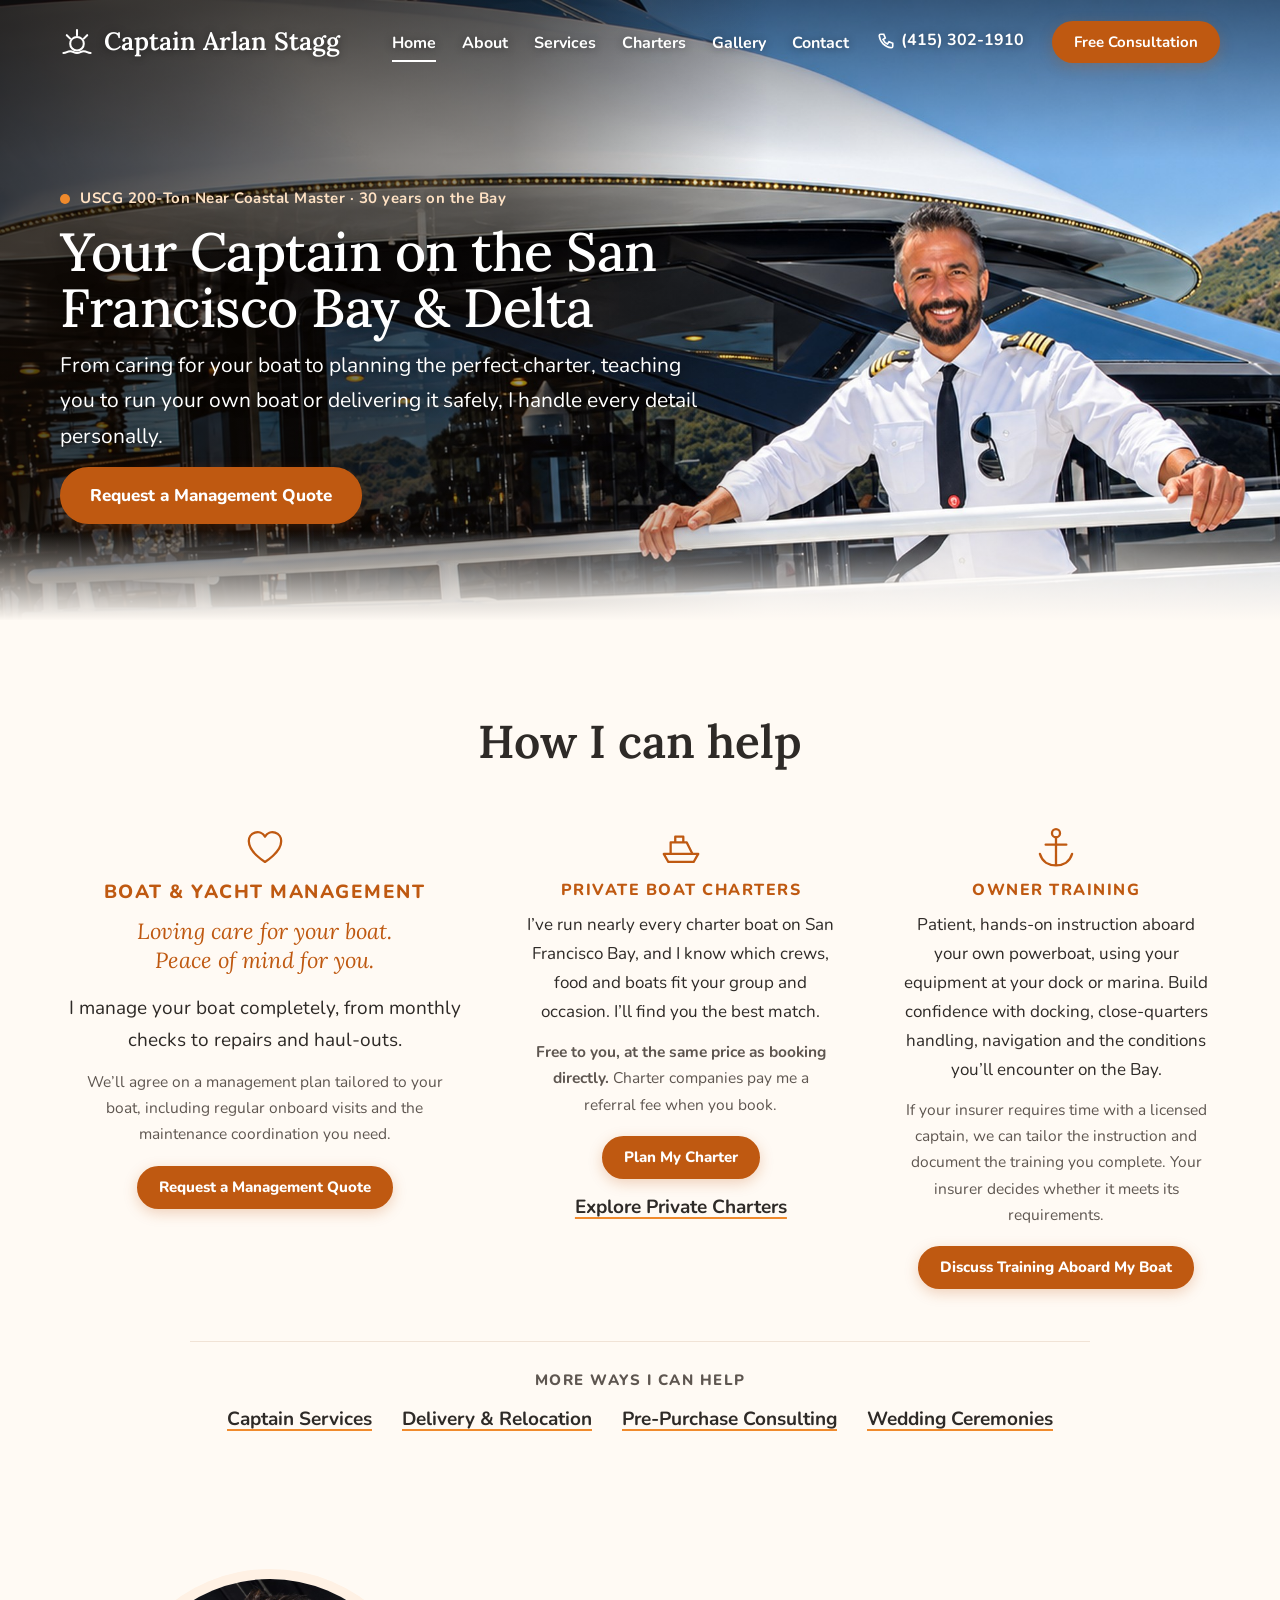
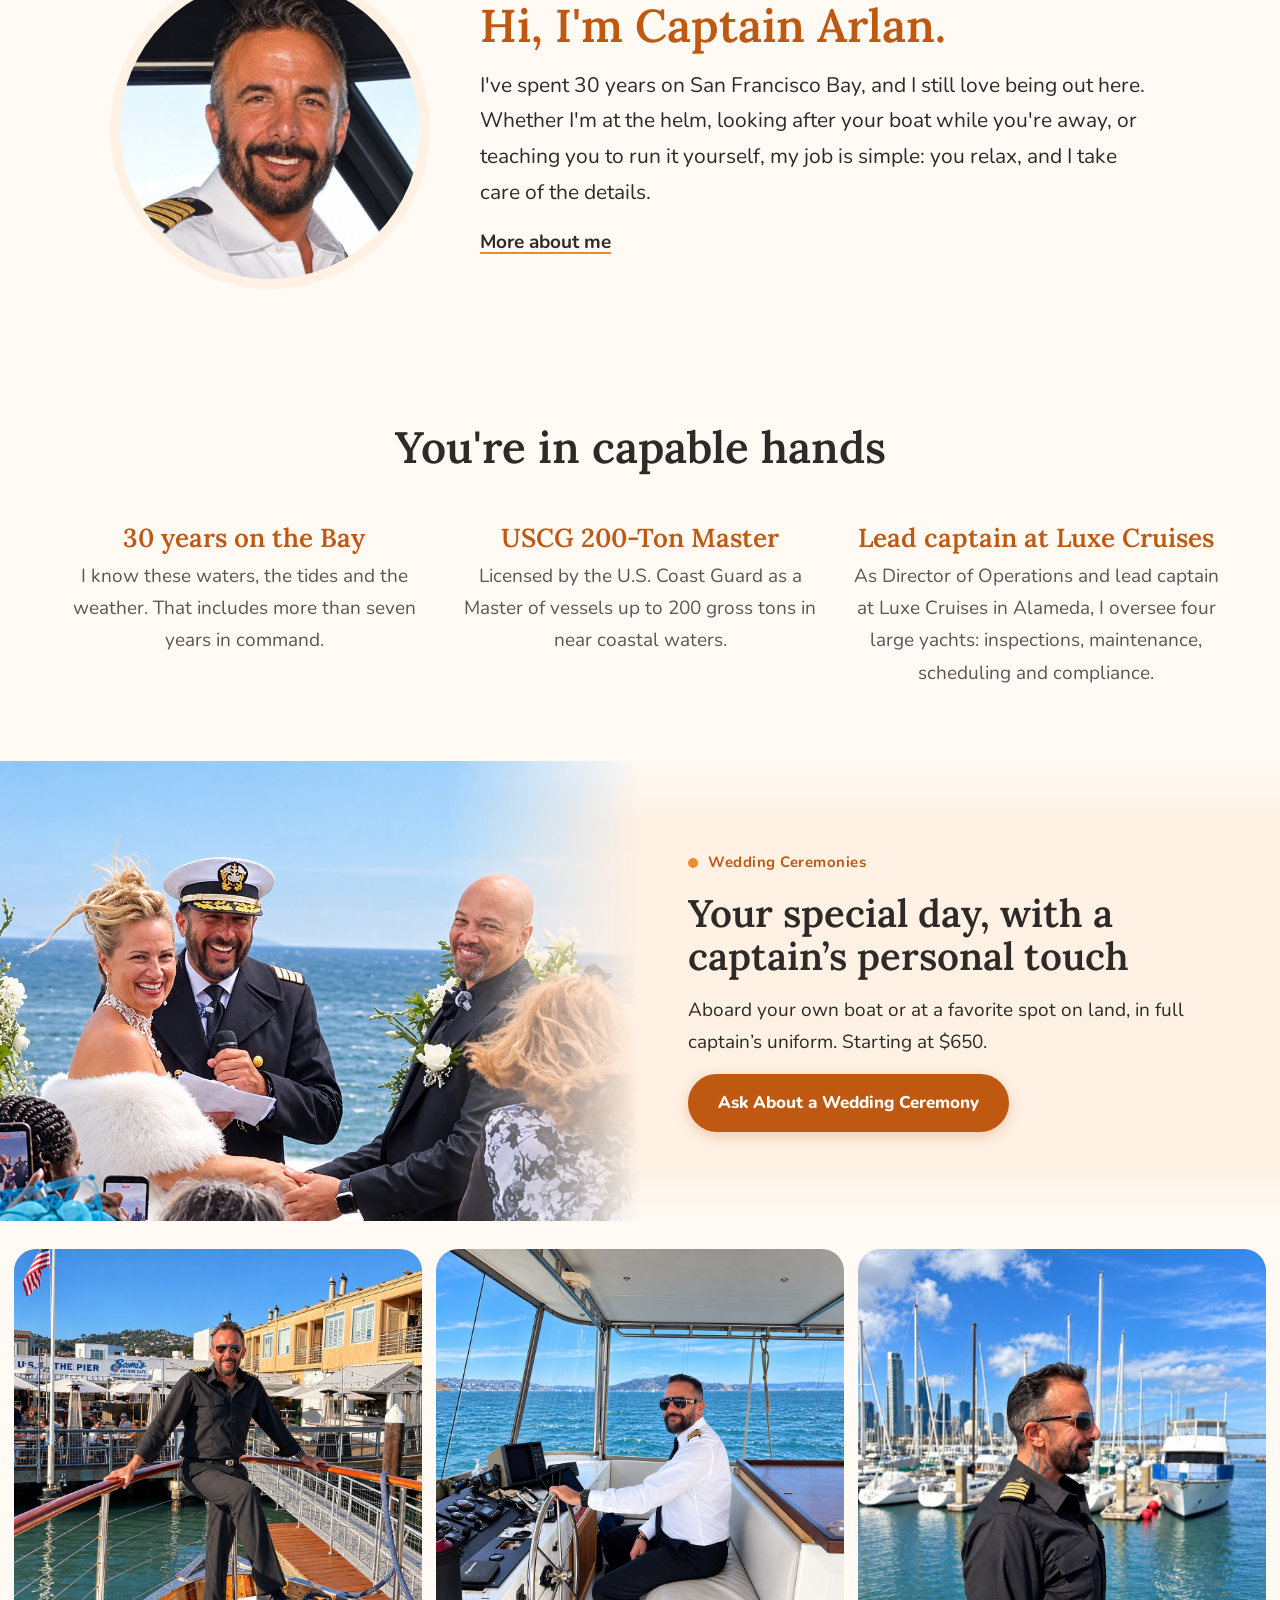
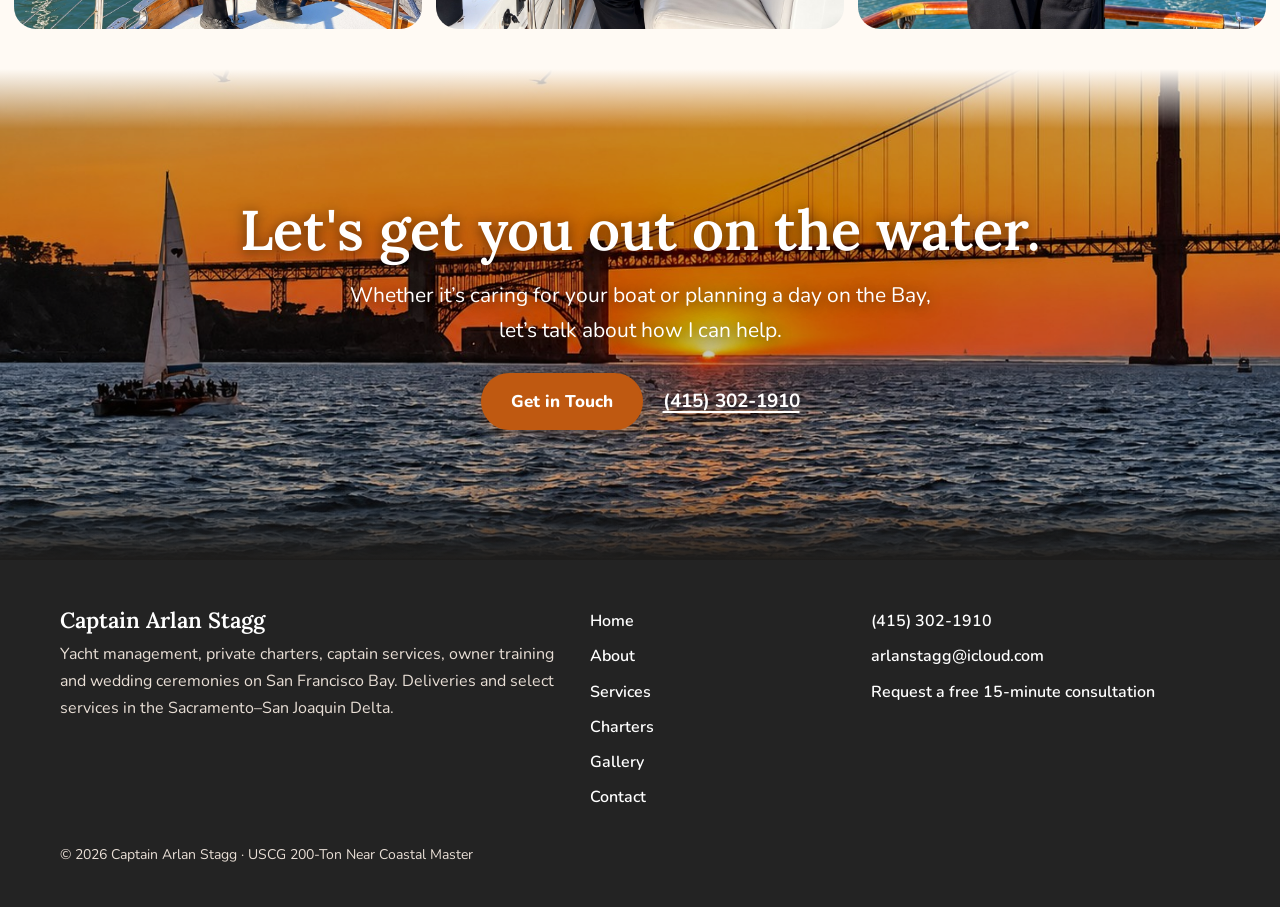
==== commit 6d2ff5d0: "Headline: use & sign Co-Authored-By: Claude Opus 5.5 <noreply@anthropic.com> Claude-Session: https:/" ====
--- a/index.html
+++ b/index.html
@@ -25,7 +25,7 @@
       <img class="slide-bg hero-photo" src="img/hero-captain.jpg" alt="Captain Arlan Stagg smiling at the rail of a yacht on San Francisco Bay">
       <div class="slide-text wrap">
         <span class="eyebrow">USCG 200-Ton Near Coastal Master · 30 years on the Bay</span>
-        <h1>Your Captain on the San Francisco Bay and Delta</h1>
+        <h1>Your Captain on the San Francisco Bay &amp; Delta</h1>
         <p>From caring for your boat to planning the perfect charter, teaching you to run your own boat or delivering it safely, I handle every detail personally.</p>
         <div class="slide-ctas"><a class="btn" href="contact.html?service=management#consult">Request a Management Quote</a></div>
       </div>
